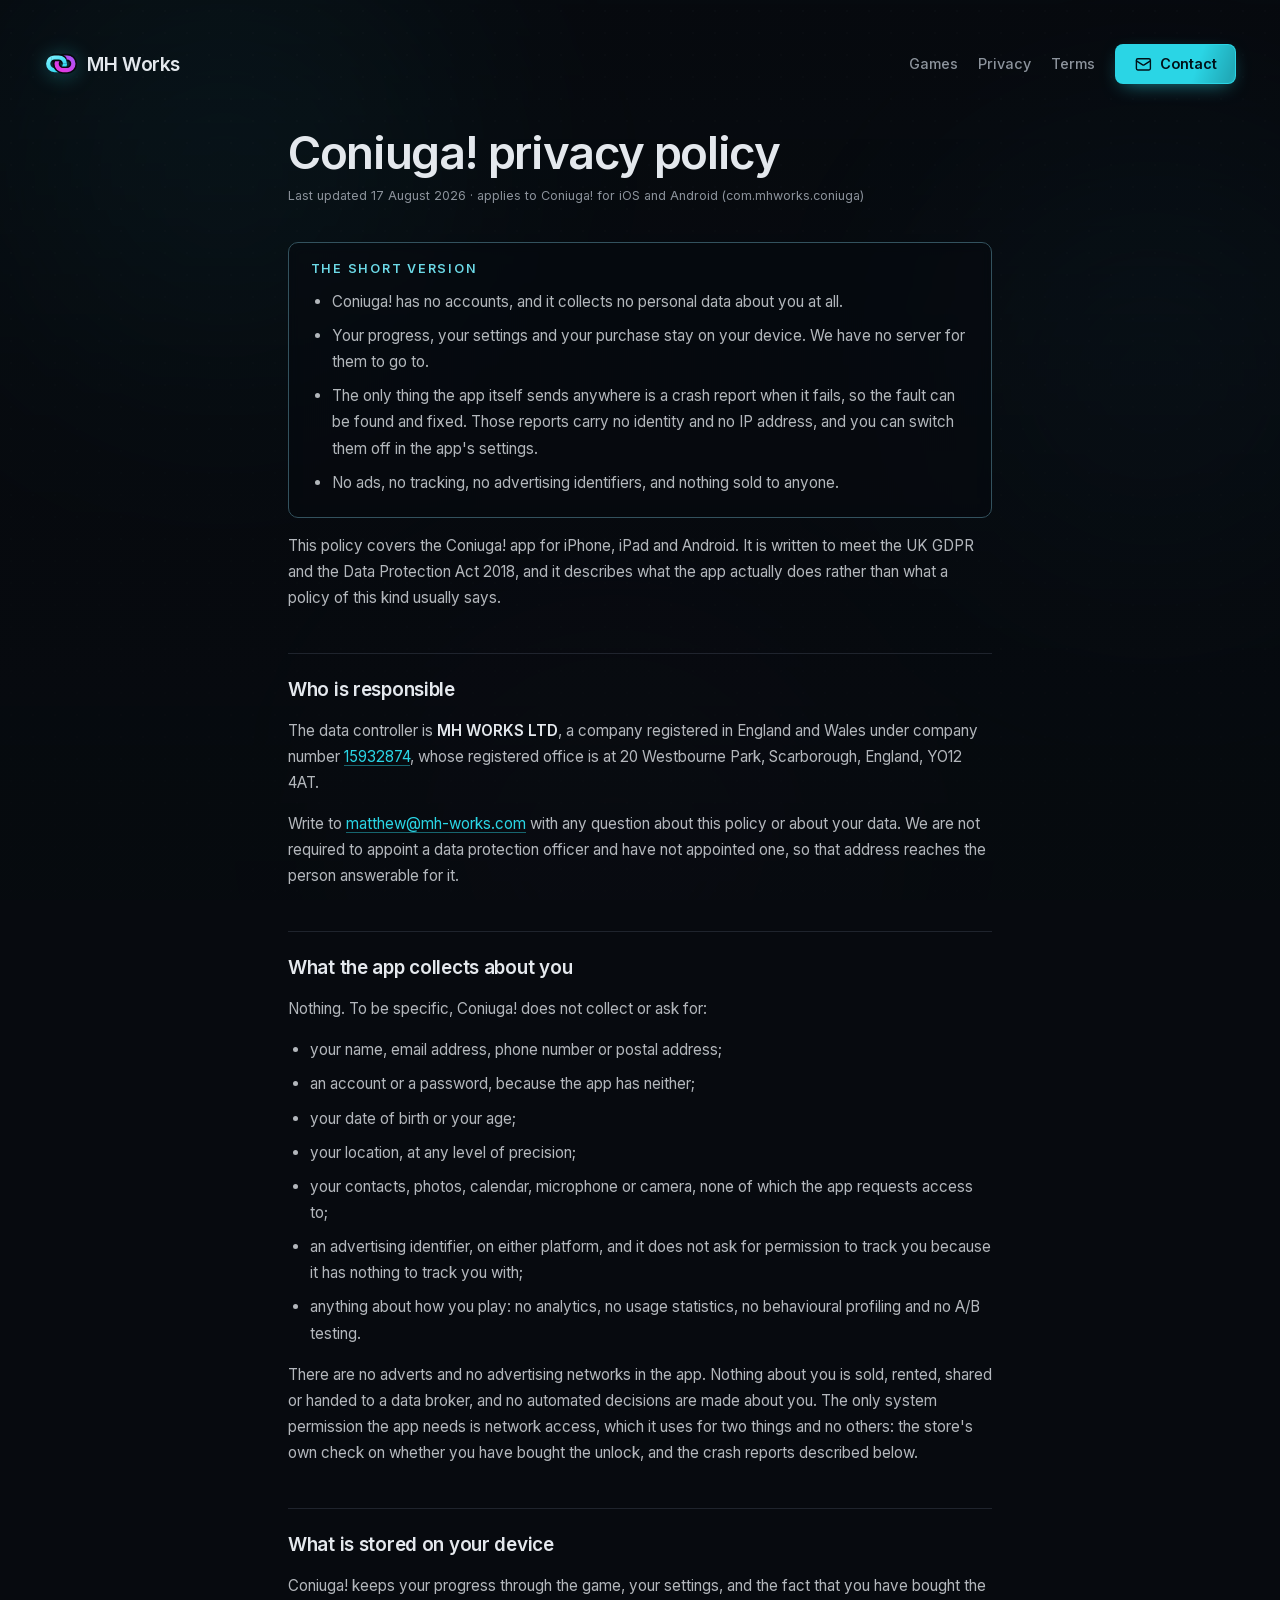
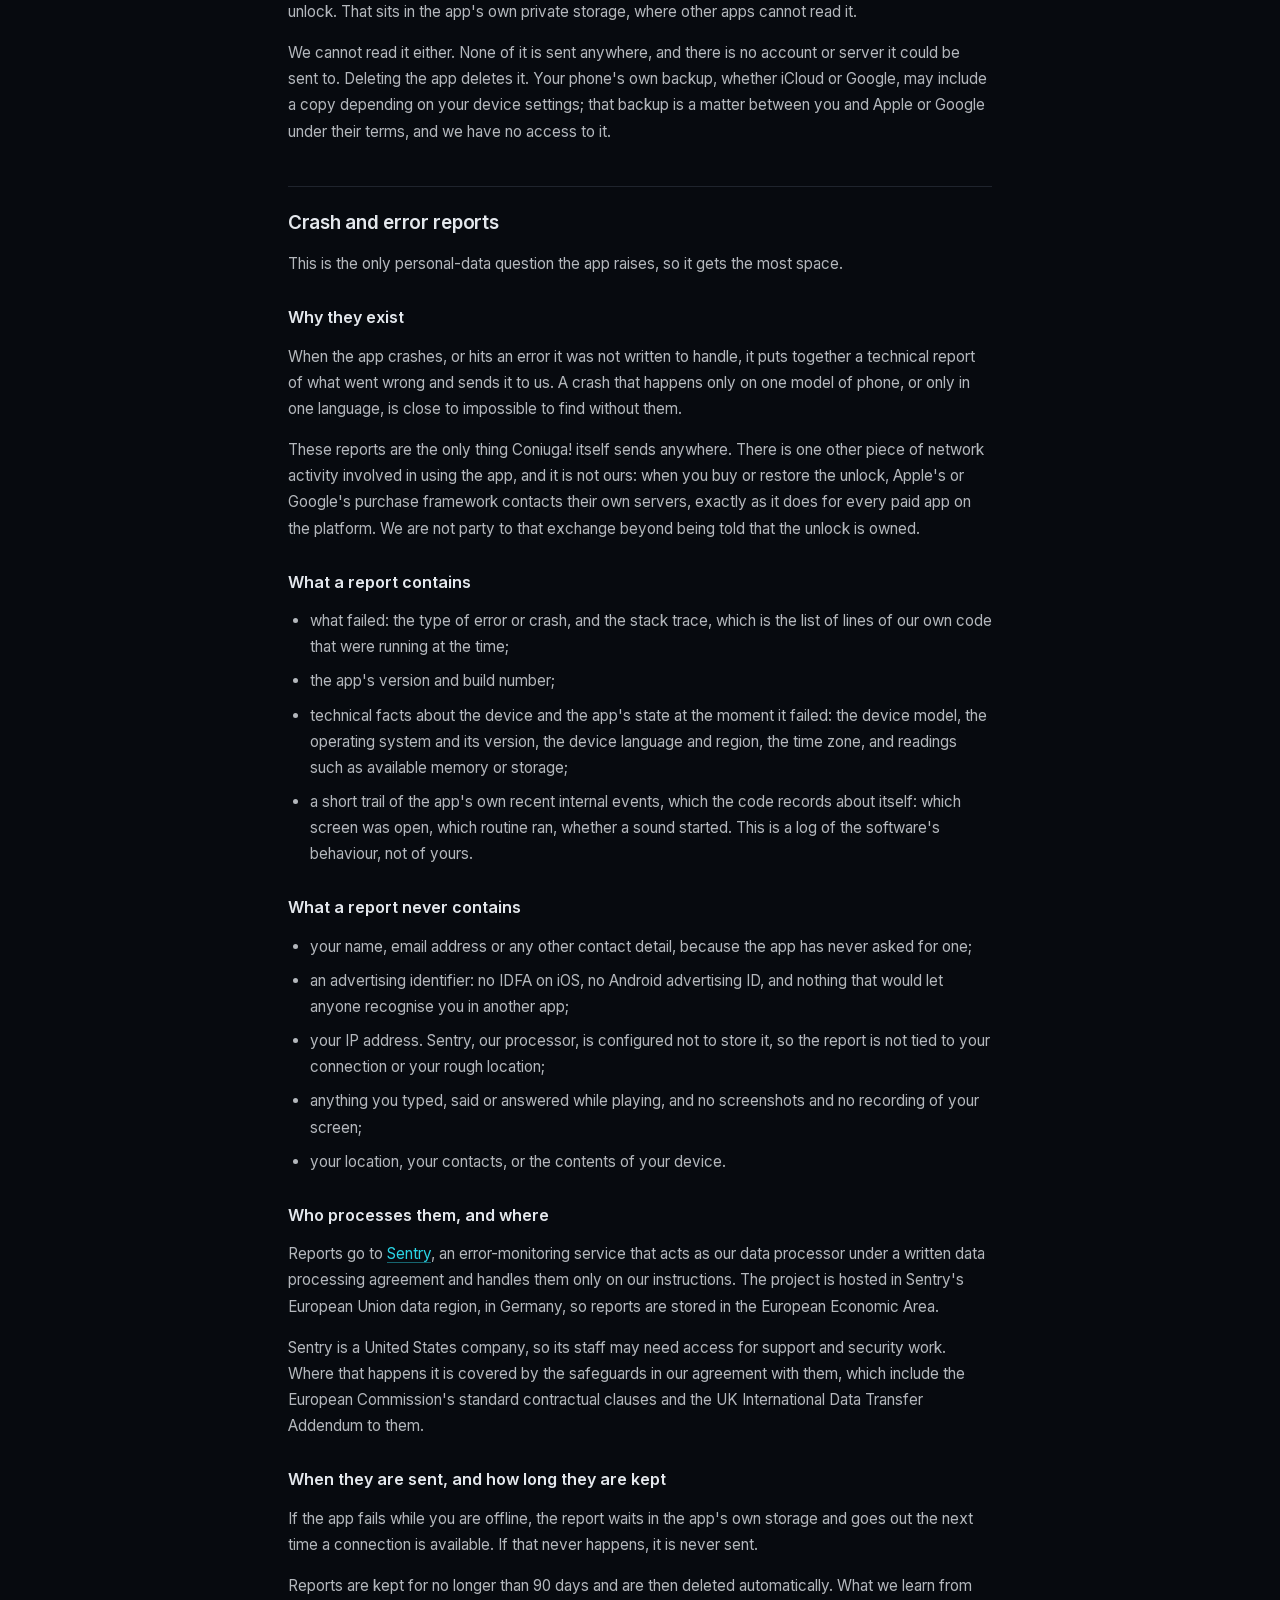
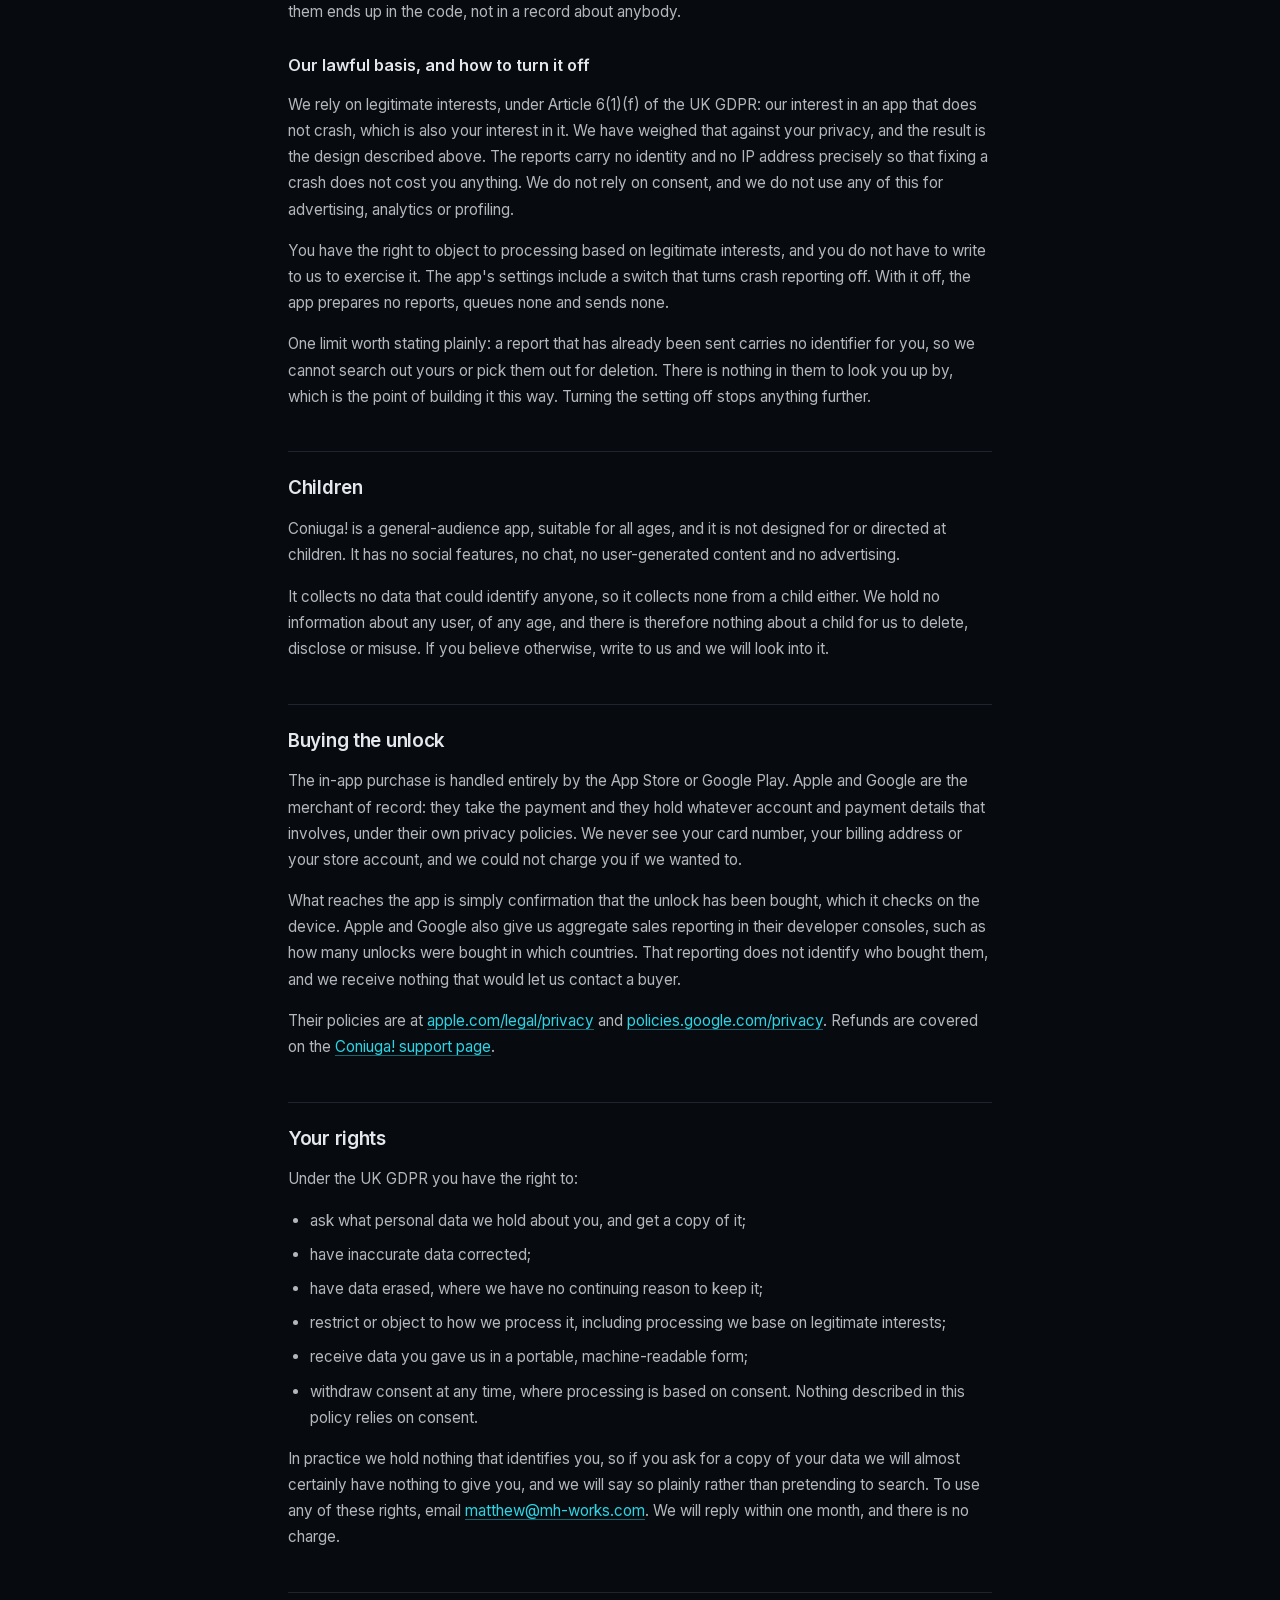
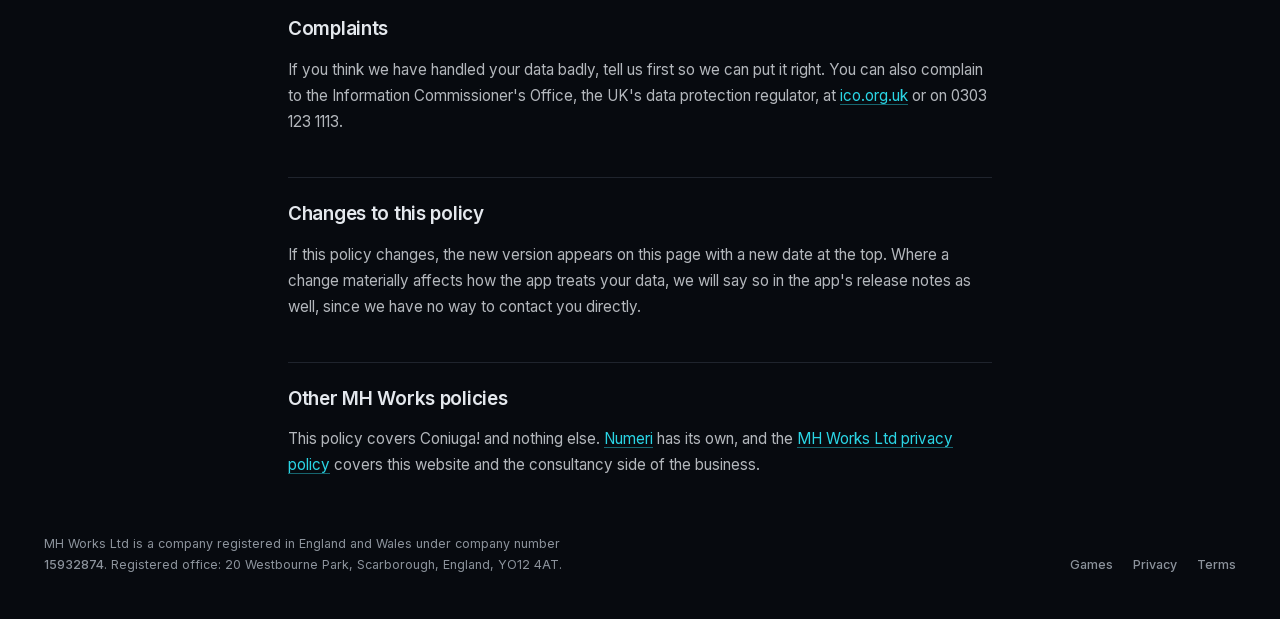
==== coniuga-privacy.html @ 376ca9a7 "Add store-required pages for Numeri and Coniuga! Both games need a privacy policy URL, a support URL" ====
<!DOCTYPE html>
<html lang="en-GB">
	<head>
		<meta charset="UTF-8" />
		<meta name="viewport" content="width=device-width, initial-scale=1" />
		<title>Coniuga! privacy policy | MH Works Ltd</title>
		<meta
			name="description"
			content="The privacy policy for Coniuga!, the Italian practice game from MH Works Ltd. No accounts, no personal data, no ads and no tracking; anonymous crash reports only."
		/>
		<meta name="author" content="MH Works Ltd" />
		<link rel="canonical" href="https://mh-works.com/coniuga-privacy.html" />

		<meta property="og:type" content="website" />
		<meta property="og:title" content="Coniuga! privacy policy — MH Works Ltd" />
		<meta
			property="og:description"
			content="What Coniuga! does and does not collect: no accounts, no personal data, no ads, no tracking, anonymous crash reports only."
		/>
		<meta property="og:url" content="https://mh-works.com/coniuga-privacy.html" />

		<link rel="icon" type="image/svg+xml" href="favicon.svg" />
		<link rel="icon" type="image/png" sizes="32x32" href="favicon-32x32.png" />
		<link rel="icon" type="image/png" sizes="16x16" href="favicon-16x16.png" />
		<link rel="shortcut icon" href="favicon.ico" />
		<link rel="apple-touch-icon" href="apple-touch-icon.png" />
		<link rel="manifest" href="site.webmanifest" />
		<meta name="theme-color" content="#0d1117" />

		<!-- Inter is self-hosted from /fonts, so this page contacts no third party. -->
		<link rel="preload" as="font" type="font/woff2" href="fonts/inter-latin.woff2" crossorigin />
		<link rel="stylesheet" type="text/css" href="css/main.css" />
		<link rel="stylesheet" type="text/css" href="css/doc.css" />
	</head>
	<body>
		<!-- Same backdrop as the splash page, without the WebGL particle field:
		     these pages have to scroll and stay readable for minutes at a time. -->
		<div class="bg-aurora" aria-hidden="true">
			<span class="blob blob--1"></span>
			<span class="blob blob--2"></span>
			<span class="blob blob--3"></span>
		</div>
		<div class="bg-grid" aria-hidden="true"></div>
		<div class="scrim scrim--doc" aria-hidden="true"></div>

		<div class="page page--doc">
			<header class="site-header">
				<a class="brand" href="/" aria-label="MH Works Ltd">
					<svg class="brand__mark" viewBox="0 0 64 64" aria-hidden="true">
						<defs>
							<linearGradient id="mhA" x1="0" y1="0" x2="1" y2="1">
								<stop offset="0" stop-color="#7df0ff" />
								<stop offset="1" stop-color="#22d3ee" />
							</linearGradient>
							<linearGradient id="mhB" x1="1" y1="0" x2="0" y2="1">
								<stop offset="0" stop-color="#a855f7" />
								<stop offset="1" stop-color="#e935e0" />
							</linearGradient>
							<clipPath id="mhOverHead">
								<rect x="15" y="0" width="28" height="32" />
							</clipPath>
						</defs>
						<!-- Two interlocking links, as on the splash page. The casing strokes are
						     the page ground, so each link passes in front of the other once. -->
						<g fill="none" stroke-width="8">
							<rect x="8" y="20" width="32" height="24" rx="12" stroke="url(#mhA)" />
							<rect
								x="24"
								y="20"
								width="32"
								height="24"
								rx="12"
								stroke="var(--background)"
								stroke-width="14"
							/>
							<rect x="24" y="20" width="32" height="24" rx="12" stroke="url(#mhB)" />
							<g clip-path="url(#mhOverHead)">
								<rect
									x="8"
									y="20"
									width="32"
									height="24"
									rx="12"
									stroke="var(--background)"
									stroke-width="14"
								/>
								<rect x="8" y="20" width="32" height="24" rx="12" stroke="url(#mhA)" />
							</g>
						</g>
					</svg>
					<span class="brand__name">MH Works</span>
				</a>
				<nav class="site-nav" aria-label="Site">
					<a class="nav-link" href="games.html" aria-current="page">Games</a>
					<a class="nav-link" href="privacy.html">Privacy</a>
					<a class="nav-link" href="terms.html">Terms</a>
					<a class="btn btn--primary" href="mailto:matthew@mh-works.com">
						<svg
							class="btn__icon"
							viewBox="0 0 24 24"
							fill="none"
							stroke="currentColor"
							stroke-width="2"
							stroke-linecap="round"
							stroke-linejoin="round"
							aria-hidden="true"
						>
							<rect x="2" y="4" width="20" height="16" rx="2" />
							<path d="m22 7-8.97 5.7a1.94 1.94 0 0 1-2.06 0L2 7" />
						</svg>
						Contact
					</a>
				</nav>
			</header>

			<main class="doc">
				<h1 class="doc__title">Coniuga! privacy policy</h1>
				<p class="doc__stamp">
					Last updated 17 August 2026 &middot; applies to Coniuga! for iOS and Android
					(com.mhworks.coniuga)
				</p>

				<div class="doc__summary">
					<h2>The short version</h2>
					<ul>
						<li>
							Coniuga! has no accounts, and it collects no personal data about you at all.
						</li>
						<li>
							Your progress, your settings and your purchase stay on your device. We have
							no server for them to go to.
						</li>
						<li>
							The only thing the app itself sends anywhere is a crash report when it fails,
							so the fault can be found and fixed. Those reports carry no identity and no
							IP address, and you can switch them off in the app's settings.
						</li>
						<li>No ads, no tracking, no advertising identifiers, and nothing sold to anyone.</li>
					</ul>
				</div>

				<p>
					This policy covers the Coniuga! app for iPhone, iPad and Android. It is written to
					meet the UK GDPR and the Data Protection Act 2018, and it describes what the app
					actually does rather than what a policy of this kind usually says.
				</p>

				<h2>Who is responsible</h2>
				<p>
					The data controller is <strong>MH WORKS LTD</strong>, a company registered in
					England and Wales under company number
					<a href="https://find-and-update.company-information.service.gov.uk/company/15932874" rel="noopener noreferrer" target="_blank"
						>15932874</a
					>, whose registered office is at 20 Westbourne Park, Scarborough, England,
					YO12 4AT.
				</p>
				<p>
					Write to <a href="mailto:matthew@mh-works.com">matthew@mh-works.com</a> with any
					question about this policy or about your data. We are not required to appoint a
					data protection officer and have not appointed one, so that address reaches the
					person answerable for it.
				</p>

				<h2>What the app collects about you</h2>
				<p>Nothing. To be specific, Coniuga! does not collect or ask for:</p>
				<ul>
					<li>your name, email address, phone number or postal address;</li>
					<li>an account or a password, because the app has neither;</li>
					<li>your date of birth or your age;</li>
					<li>your location, at any level of precision;</li>
					<li>
						your contacts, photos, calendar, microphone or camera, none of which the app
						requests access to;
					</li>
					<li>
						an advertising identifier, on either platform, and it does not ask for
						permission to track you because it has nothing to track you with;
					</li>
					<li>
						anything about how you play: no analytics, no usage statistics, no behavioural
						profiling and no A/B testing.
					</li>
				</ul>
				<p>
					There are no adverts and no advertising networks in the app. Nothing about you is
					sold, rented, shared or handed to a data broker, and no automated decisions are
					made about you. The only system permission the app needs is network access, which
					it uses for two things and no others: the store's own check on whether you have
					bought the unlock, and the crash reports described below.
				</p>

				<h2>What is stored on your device</h2>
				<p>
					Coniuga! keeps your progress through the game, your settings, and the fact that you
					have bought the unlock. That sits in the app's own private storage, where other
					apps cannot read it.
				</p>
				<p>
					We cannot read it either. None of it is sent anywhere, and there is no account or
					server it could be sent to. Deleting the app deletes it. Your phone's own backup,
					whether iCloud or Google, may include a copy depending on your device settings;
					that backup is a matter between you and Apple or Google under their terms, and we
					have no access to it.
				</p>

				<h2>Crash and error reports</h2>
				<p>
					This is the only personal-data question the app raises, so it gets the most space.
				</p>

				<h3>Why they exist</h3>
				<p>
					When the app crashes, or hits an error it was not written to handle, it puts
					together a technical report of what went wrong and sends it to us. A crash that
					happens only on one model of phone, or only in one language, is close to
					impossible to find without them.
				</p>
				<p>
					These reports are the only thing Coniuga! itself sends anywhere. There is one other
					piece of network activity involved in using the app, and it is not ours: when you
					buy or restore the unlock, Apple's or Google's purchase framework contacts their
					own servers, exactly as it does for every paid app on the platform. We are not
					party to that exchange beyond being told that the unlock is owned.
				</p>

				<h3>What a report contains</h3>
				<ul>
					<li>
						what failed: the type of error or crash, and the stack trace, which is the list
						of lines of our own code that were running at the time;
					</li>
					<li>the app's version and build number;</li>
					<li>
						technical facts about the device and the app's state at the moment it failed:
						the device model, the operating system and its version, the device language
						and region, the time zone, and readings such as available memory or storage;
					</li>
					<li>
						a short trail of the app's own recent internal events, which the code records
						about itself: which screen was open, which routine ran, whether a sound
						started. This is a log of the software's behaviour, not of yours.
					</li>
				</ul>

				<h3>What a report never contains</h3>
				<ul>
					<li>
						your name, email address or any other contact detail, because the app has
						never asked for one;
					</li>
					<li>
						an advertising identifier: no IDFA on iOS, no Android advertising ID, and
						nothing that would let anyone recognise you in another app;
					</li>
					<li>
						your IP address. Sentry, our processor, is configured not to store it, so the
						report is not tied to your connection or your rough location;
					</li>
					<li>
						anything you typed, said or answered while playing, and no screenshots and no
						recording of your screen;
					</li>
					<li>your location, your contacts, or the contents of your device.</li>
				</ul>

				<h3>Who processes them, and where</h3>
				<p>
					Reports go to
					<a href="https://sentry.io" rel="noopener noreferrer" target="_blank">Sentry</a>, an
					error-monitoring service that acts as our data processor under a written data
					processing agreement and handles them only on our instructions. The project is
					hosted in Sentry's European Union data region, in Germany, so reports are stored
					in the European Economic Area.
				</p>
				<p>
					Sentry is a United States company, so its staff may need access for support and
					security work. Where that happens it is covered by the safeguards in our agreement
					with them, which include the European Commission's standard contractual clauses
					and the UK International Data Transfer Addendum to them.
				</p>

				<h3>When they are sent, and how long they are kept</h3>
				<p>
					If the app fails while you are offline, the report waits in the app's own storage
					and goes out the next time a connection is available. If that never happens, it is
					never sent.
				</p>
				<p>
					Reports are kept for no longer than 90 days and are then deleted automatically.
					What we learn from them ends up in the code, not in a record about anybody.
				</p>

				<h3>Our lawful basis, and how to turn it off</h3>
				<p>
					We rely on legitimate interests, under Article 6(1)(f) of the UK GDPR: our
					interest in an app that does not crash, which is also your interest in it. We have
					weighed that against your privacy, and the result is the design described above.
					The reports carry no identity and no IP address precisely so that fixing a crash
					does not cost you anything. We do not rely on consent, and we do not use any of
					this for advertising, analytics or profiling.
				</p>
				<p>
					You have the right to object to processing based on legitimate interests, and you
					do not have to write to us to exercise it. The app's settings include a switch
					that turns crash reporting off. With it off, the app prepares no reports, queues
					none and sends none.
				</p>
				<p>
					One limit worth stating plainly: a report that has already been sent carries no
					identifier for you, so we cannot search out yours or pick them out for deletion.
					There is nothing in them to look you up by, which is the point of building it this
					way. Turning the setting off stops anything further.
				</p>

				<h2>Children</h2>
				<p>
					Coniuga! is a general-audience app, suitable for all ages, and it is not designed
					for or directed at children. It has no social features, no chat, no
					user-generated content and no advertising.
				</p>
				<p>
					It collects no data that could identify anyone, so it collects none from a child
					either. We hold no information about any user, of any age, and there is therefore
					nothing about a child for us to delete, disclose or misuse. If you believe
					otherwise, write to us and we will look into it.
				</p>

				<h2>Buying the unlock</h2>
				<p>
					The in-app purchase is handled entirely by the App Store or Google Play. Apple and
					Google are the merchant of record: they take the payment and they hold whatever
					account and payment details that involves, under their own privacy policies. We
					never see your card number, your billing address or your store account, and we
					could not charge you if we wanted to.
				</p>
				<p>
					What reaches the app is simply confirmation that the unlock has been bought, which
					it checks on the device. Apple and Google also give us aggregate sales reporting
					in their developer consoles, such as how many unlocks were bought in which
					countries. That reporting does not identify who bought them, and we receive
					nothing that would let us contact a buyer.
				</p>
				<p>
					Their policies are at
					<a href="https://www.apple.com/legal/privacy/" rel="noopener noreferrer" target="_blank"
						>apple.com/legal/privacy</a
					>
					and
					<a href="https://policies.google.com/privacy" rel="noopener noreferrer" target="_blank"
						>policies.google.com/privacy</a
					>. Refunds are covered on the
					<a href="coniuga-support.html">Coniuga! support page</a>.
				</p>

				<h2>Your rights</h2>
				<p>Under the UK GDPR you have the right to:</p>
				<ul>
					<li>ask what personal data we hold about you, and get a copy of it;</li>
					<li>have inaccurate data corrected;</li>
					<li>have data erased, where we have no continuing reason to keep it;</li>
					<li>
						restrict or object to how we process it, including processing we base on
						legitimate interests;
					</li>
					<li>receive data you gave us in a portable, machine-readable form;</li>
					<li>
						withdraw consent at any time, where processing is based on consent. Nothing
						described in this policy relies on consent.
					</li>
				</ul>
				<p>
					In practice we hold nothing that identifies you, so if you ask for a copy of your
					data we will almost certainly have nothing to give you, and we will say so plainly
					rather than pretending to search. To use any of these rights, email
					<a href="mailto:matthew@mh-works.com">matthew@mh-works.com</a>. We will reply
					within one month, and there is no charge.
				</p>

				<h2>Complaints</h2>
				<p>
					If you think we have handled your data badly, tell us first so we can put it
					right. You can also complain to the Information Commissioner's Office, the UK's
					data protection regulator, at
					<a href="https://ico.org.uk/make-a-complaint/" rel="noopener noreferrer" target="_blank"
						>ico.org.uk</a
					>
					or on 0303 123 1113.
				</p>

				<h2>Changes to this policy</h2>
				<p>
					If this policy changes, the new version appears on this page with a new date at
					the top. Where a change materially affects how the app treats your data, we will
					say so in the app's release notes as well, since we have no way to contact you
					directly.
				</p>

				<h2>Other MH Works policies</h2>
				<p>
					This policy covers Coniuga! and nothing else.
					<a href="numeri-privacy.html">Numeri</a> has its own, and the
					<a href="privacy.html">MH Works Ltd privacy policy</a> covers this website and the
					consultancy side of the business.
				</p>
			</main>

			<footer class="site-footer">
				<p>
					MH Works Ltd is a company registered in England and Wales under company number
					<a
						href="https://find-and-update.company-information.service.gov.uk/company/15932874"
						rel="noopener noreferrer"
						target="_blank"
						>15932874</a
					>. Registered office: 20 Westbourne Park, Scarborough, England,
					YO12 4AT.
				</p>
				<p class="site-footer__links">
					<a href="games.html">Games</a>
					<a href="privacy.html">Privacy</a>
					<a href="terms.html">Terms</a>
				</p>
			</footer>
		</div>
	</body>
</html>
---- css/main.css ----
/* ==========================================================================
   MH Works Ltd — splash page design system
   Typographic and colour language adapted from voxelflow.io: Inter, an oklch
   dark surface, the cyan → violet → magenta brand gradient, and the layered
   backdrop (aurora → dot grid → particle field → scrim → content).

   Inter is self-hosted from /fonts. privacy.html states that GitHub Pages is
   the only third party a visitor's browser talks to, so the page must not
   pull webfonts from Google.
   ========================================================================== */

@font-face {
	font-family: 'Inter';
	font-style: normal;
	font-weight: 400 700;
	font-display: swap;
	src: url('../fonts/inter-latin.woff2') format('woff2');
	unicode-range: U+0000-00FF, U+0131, U+0152-0153, U+02BB-02BC, U+02C6, U+02DA, U+02DC,
		U+0304, U+0308, U+0329, U+2000-206F, U+20AC, U+2122, U+2191, U+2193, U+2212, U+2215,
		U+FEFF, U+FFFD;
}
@font-face {
	font-family: 'Inter';
	font-style: normal;
	font-weight: 400 700;
	font-display: swap;
	src: url('../fonts/inter-latin-ext.woff2') format('woff2');
	unicode-range: U+0100-02BA, U+02BD-02C5, U+02C7-02CC, U+02CE-02D7, U+02DD-02FF,
		U+0304, U+0308, U+0329, U+1D00-1DBF, U+1E00-1E9F, U+1EF2-1EFF, U+2020, U+20A0-20AB,
		U+20AD-20C0, U+2113, U+2C60-2C7F, U+A720-A7FF;
}

/* --- minimal normalise ---------------------------------------------------- */
*,
*::after,
*::before {
	box-sizing: border-box;
}
main,
header,
footer,
nav,
section {
	display: block;
}

:root {
	font-size: 16px;

	--radius: 0.625rem;
	--radius-md: calc(var(--radius) - 2px);
	--radius-lg: var(--radius);
	--radius-full: 999px;

	--background: oklch(0.145 0.012 252);
	--foreground: oklch(0.93 0.008 255);
	--muted-foreground: oklch(0.66 0.015 257);
	--primary: oklch(0.8 0.13 205);
	--primary-foreground: oklch(0.16 0.04 215);
	--border: oklch(0.3 0.02 264);
	--info: oklch(0.72 0.13 230);
	--accent-magenta: oklch(0.7 0.2 330);
	--ring: oklch(0.8 0.13 205);
}

body {
	margin: 0;
	min-height: 100vh;
	overflow-x: hidden;
	color: var(--foreground);
	background-color: var(--background);
	font-family: 'Inter', ui-sans-serif, system-ui, -apple-system, 'Segoe UI', Roboto, Arial,
		sans-serif;
	font-feature-settings: 'cv02', 'cv03', 'cv04', 'cv11';
	-webkit-font-smoothing: antialiased;
	-moz-osx-font-smoothing: grayscale;
	line-height: 1.5;
}

a {
	color: var(--primary);
	text-decoration: none;
	outline: none;
}
a:hover,
a:focus-visible {
	color: color-mix(in oklab, var(--primary) 80%, white);
}
/* The rule above clears the browser's own focus ring, and only .btn drew a
   replacement — which left keyboard users with no visible focus on plain
   links. .btn:focus-visible is more specific, so buttons keep their own. */
a:focus-visible {
	outline: 2px solid var(--ring);
	outline-offset: 3px;
	border-radius: 2px;
}

/* ==========================================================================
   Background stack
   z-order (back → front): aurora (0) · dot grid (1) · particle field (2) ·
   scrim (3) · page content (4)
   ========================================================================== */

/* The WebGL renderer mounts its <canvas> here. It clears to transparent, so
   the aurora and grid below show through the gaps between particles. If WebGL2
   is unavailable the container simply stays empty and the aurora carries the
   page on its own. */
.field {
	position: fixed;
	inset: 0;
	z-index: 2;
}
.field canvas {
	display: block;
	width: 100%;
	height: 100%;
}

.bg-aurora {
	position: fixed;
	inset: 0;
	z-index: 0;
	overflow: hidden;
	background: var(--background);
}
.bg-aurora .blob {
	position: absolute;
	border-radius: 50%;
	filter: blur(90px);
	opacity: 0.9;
	will-change: transform;
}
.blob--1 {
	top: -20%;
	left: -10%;
	width: 55vw;
	height: 55vw;
	background: radial-gradient(
		circle at center,
		color-mix(in oklab, var(--primary) 22%, transparent),
		transparent 70%
	);
	animation: blob-1 26s ease-in-out infinite alternate;
}
.blob--2 {
	top: 6%;
	right: -15%;
	width: 50vw;
	height: 50vw;
	background: radial-gradient(
		circle at center,
		color-mix(in oklab, var(--info) 22%, transparent),
		transparent 70%
	);
	animation: blob-2 32s ease-in-out infinite alternate;
}
.blob--3 {
	bottom: -25%;
	left: 18%;
	width: 60vw;
	height: 45vw;
	background: radial-gradient(
		circle at center,
		color-mix(in oklab, var(--accent-magenta) 14%, transparent),
		transparent 70%
	);
	animation: blob-3 38s ease-in-out infinite alternate;
}
@keyframes blob-1 {
	from {
		transform: translate(0, 0) scale(1);
	}
	to {
		transform: translate(80px, 70px) scale(1.12);
	}
}
@keyframes blob-2 {
	from {
		transform: translate(0, 0) scale(1);
	}
	to {
		transform: translate(-90px, 50px) scale(0.92);
	}
}
@keyframes blob-3 {
	from {
		transform: translate(0, 0) scale(1);
	}
	to {
		transform: translate(60px, -50px) scale(1.1);
	}
}

.bg-grid {
	position: fixed;
	inset: 0;
	z-index: 1;
	pointer-events: none;
	background-image: radial-gradient(
		color-mix(in oklab, var(--foreground) 8%, transparent) 1px,
		transparent 1px
	);
	background-size: 22px 22px;
	opacity: 0.5;
	-webkit-mask-image: radial-gradient(ellipse 120% 100% at 50% 40%, #000 55%, transparent 100%);
	mask-image: radial-gradient(ellipse 120% 100% at 50% 40%, #000 55%, transparent 100%);
}

/* Darkens the left of the viewport so the hero copy reads over the particle
   field; fades out to the right where the field should stay crisp. */
.scrim {
	position: fixed;
	inset: 0;
	z-index: 3;
	pointer-events: none;
	background: linear-gradient(
		100deg,
		color-mix(in oklab, var(--background) 92%, transparent) 0%,
		color-mix(in oklab, var(--background) 80%, transparent) 38%,
		color-mix(in oklab, var(--background) 34%, transparent) 62%,
		transparent 84%
	);
}

/* ==========================================================================
   Page shell
   ========================================================================== */

/* The overlay never eats pointer events meant for the particle field
   underneath; only genuinely interactive children opt back in. */
.page {
	position: relative;
	z-index: 4;
	min-height: 100vh;
	min-height: 100svh;
	display: grid;
	grid-template-rows: auto 1fr auto;
	padding: clamp(1.25rem, 3.5vw, 2.75rem);
	pointer-events: none;
}
.site-header,
.hero,
.site-footer {
	pointer-events: auto;
}

/* --- header --------------------------------------------------------------- */
.site-header {
	display: flex;
	align-items: center;
	justify-content: space-between;
	gap: 1rem;
}
.brand {
	display: inline-flex;
	align-items: center;
	gap: 0.6rem;
	color: var(--foreground);
}
.brand:hover {
	color: var(--foreground);
}
.brand__mark {
	width: 2.1rem;
	height: 2.1rem;
	display: block;
	filter: drop-shadow(0 2px 10px color-mix(in oklab, var(--primary) 35%, transparent));
}
.brand__name {
	font-size: 1.2rem;
	font-weight: 600;
	letter-spacing: -0.02em;
}

.site-nav {
	display: flex;
	align-items: center;
	gap: 1.25rem;
}
.nav-link {
	color: var(--muted-foreground);
	font-size: 0.9rem;
	font-weight: 500;
}
.nav-link:hover {
	color: var(--foreground);
}

/* --- hero ----------------------------------------------------------------- */
.hero {
	align-self: center;
	max-width: 44rem;
	padding: clamp(1.5rem, 5vh, 4rem) 0;
	/* Soft dark halo keeps copy readable where it crosses bright particles. */
	text-shadow: 0 1px 22px color-mix(in oklab, var(--background) 78%, transparent);
}
.eyebrow {
	margin: 0 0 1.1rem;
	font-size: 0.78rem;
	font-weight: 600;
	letter-spacing: 0.14em;
	text-transform: uppercase;
	color: color-mix(in oklab, var(--primary) 78%, var(--foreground));
}
.hero__title {
	margin: 0 0 1.4rem;
	font-size: clamp(2.5rem, 6vw, 4.25rem);
	font-weight: 600;
	line-height: 1.03;
	letter-spacing: -0.03em;
	text-wrap: balance;
}
.text-gradient-brand {
	background-image: linear-gradient(
		100deg,
		oklch(0.8 0.14 200),
		oklch(0.62 0.22 295) 55%,
		oklch(0.68 0.22 330)
	);
	-webkit-background-clip: text;
	background-clip: text;
	color: transparent;
}
.hero__lead {
	margin: 0 0 1.1rem;
	max-width: 38rem;
	font-size: clamp(1.02rem, 1.5vw, 1.2rem);
	color: color-mix(in oklab, var(--foreground) 82%, transparent);
}

/* --- fact pills ----------------------------------------------------------- */
.pills {
	display: flex;
	flex-wrap: wrap;
	gap: 0.55rem;
	margin: 1.9rem 0 2.4rem;
	padding: 0;
	list-style: none;
}
.pill {
	padding: 0.4rem 0.85rem;
	font-size: 0.82rem;
	font-weight: 500;
	color: color-mix(in oklab, var(--foreground) 88%, transparent);
	background: color-mix(in oklab, var(--background) 45%, transparent);
	border: 1px solid color-mix(in oklab, var(--primary) 30%, var(--border));
	border-radius: var(--radius-full);
	backdrop-filter: blur(6px);
	-webkit-backdrop-filter: blur(6px);
}

/* --- buttons -------------------------------------------------------------- */
.hero__actions {
	display: flex;
	flex-wrap: wrap;
	gap: 0.85rem;
}
.btn {
	position: relative;
	display: inline-flex;
	align-items: center;
	justify-content: center;
	gap: 0.5rem;
	height: 2.5rem;
	padding: 0 1.15rem;
	border: 1px solid transparent;
	border-radius: var(--radius-md);
	font: inherit;
	font-size: 0.9rem;
	font-weight: 600;
	white-space: nowrap;
	cursor: pointer;
	overflow: hidden;
	transition: transform 0.12s ease, background-color 0.15s ease, box-shadow 0.15s ease,
		border-color 0.15s ease, color 0.15s ease;
}
.btn:active {
	transform: scale(0.985);
}
.btn:focus-visible {
	outline: none;
	box-shadow: 0 0 0 3px color-mix(in oklab, var(--ring) 50%, transparent);
}
.btn__icon {
	width: 1.05rem;
	height: 1.05rem;
	flex-shrink: 0;
}

.btn--primary {
	background: var(--primary);
	color: var(--primary-foreground);
	box-shadow: 0 6px 20px -8px color-mix(in oklab, var(--primary) 70%, transparent);
}
.btn--primary:hover {
	color: var(--primary-foreground);
	background: color-mix(in oklab, var(--primary) 92%, white);
	box-shadow: 0 10px 28px -8px color-mix(in oklab, var(--primary) 75%, transparent);
}
/* Slow light sweep across the primary button. */
.btn--primary::after {
	content: '';
	position: absolute;
	inset: 0;
	background-image: linear-gradient(
		110deg,
		transparent 35%,
		color-mix(in oklab, var(--primary-foreground) 22%, transparent) 50%,
		transparent 65%
	);
	background-size: 200% 100%;
	animation: mh-shimmer 2.6s linear infinite;
	pointer-events: none;
}

.btn--ghost {
	background: color-mix(in oklab, var(--background) 40%, transparent);
	color: var(--foreground);
	border-color: color-mix(in oklab, var(--foreground) 22%, transparent);
	backdrop-filter: blur(6px);
	-webkit-backdrop-filter: blur(6px);
}
.btn--ghost:hover {
	color: var(--foreground);
	border-color: color-mix(in oklab, var(--foreground) 42%, transparent);
	background: color-mix(in oklab, var(--foreground) 8%, transparent);
}

.btn--lg {
	height: 3rem;
	padding: 0 1.5rem;
	font-size: 0.98rem;
	border-radius: var(--radius-lg);
}

@keyframes mh-shimmer {
	from {
		background-position: 200% 0;
	}
	to {
		background-position: -200% 0;
	}
}

/* --- footer / statutory disclosures ---------------------------------------- */
/* Required by the Companies (Trading Disclosures) Regulations 2008, and the
   details Apple and Google check during organisation verification. */
.site-footer {
	display: flex;
	flex-wrap: wrap;
	align-items: flex-end;
	justify-content: space-between;
	gap: 0.75rem 2rem;
	font-size: 0.78rem;
	line-height: 1.7;
	color: var(--muted-foreground);
}
.site-footer p {
	margin: 0;
	max-width: 34rem;
}
.site-footer a {
	color: var(--muted-foreground);
	font-weight: 500;
}
.site-footer a:hover {
	color: var(--foreground);
}
.site-footer__links {
	display: flex;
	gap: 1.25rem;
	margin-left: auto;
	text-align: right;
}

/* --- entrance animation --------------------------------------------------- */
.eyebrow,
.hero__title,
.hero__lead,
.pills,
.hero__actions {
	animation: mh-rise 0.7s cubic-bezier(0.22, 1, 0.36, 1) both;
}
.hero__title {
	animation-delay: 0.06s;
}
.hero__lead {
	animation-delay: 0.12s;
}
.pills {
	animation-delay: 0.2s;
}
.hero__actions {
	animation-delay: 0.26s;
}
@keyframes mh-rise {
	from {
		opacity: 0;
		transform: translateY(14px);
	}
	to {
		opacity: 1;
		transform: translateY(0);
	}
}

/* --- responsive ----------------------------------------------------------- */
@media screen and (max-width: 48em) {
	.nav-link {
		display: none;
	}
	.hero {
		padding-top: 2rem;
	}
	.site-footer__links {
		margin-left: 0;
		text-align: left;
	}
	/* On narrow screens the field sits behind the copy, so wash the whole
	   viewport top-down instead of left-right — lightly, or the field
	   disappears entirely at phone widths. */
	.scrim {
		background: linear-gradient(
			180deg,
			color-mix(in oklab, var(--background) 72%, transparent) 0%,
			color-mix(in oklab, var(--background) 60%, transparent) 48%,
			color-mix(in oklab, var(--background) 86%, transparent) 100%
		);
	}
}

@media (prefers-reduced-motion: reduce) {
	.bg-aurora .blob {
		animation: none;
	}
	.btn--primary::after {
		display: none;
	}
	.eyebrow,
	.hero__title,
	.hero__lead,
	.pills,
	.hero__actions {
		animation: none;
	}
}
---- css/doc.css ----
/* ==========================================================================
   MH Works Ltd — document pages (app pages, support pages, app policies)
   Layered on css/main.css, so these pages inherit the splash page's type
   system, oklch palette, tokens, buttons and page furniture unchanged. This
   file only adds what a page of running text needs and the splash page never
   did: a scrolling measure, long-form text styles, and a few small blocks.

   These pages deliberately do NOT mount the WebGL particle field. They have
   to scroll and stay readable for minutes at a time, so they keep only the
   cheap CSS backdrop main.css already defines — aurora, dot grid, scrim.
   ========================================================================== */

/* --- page shell ----------------------------------------------------------- */
/* main.css makes .page transparent to pointer events so the particle field
   underneath stays draggable. There is no field on these pages, so take the
   events back rather than opting every child in one by one. */
.page--doc {
	pointer-events: auto;
	align-items: start;
}

/* The splash scrim is a left-to-right wash sized for the hero. A page of body
   copy needs an even one, so no line of text ever crosses a bright blob. It is
   pitched to leave the aurora legible as a tint — enough that this reads as the
   same site as the splash page — while keeping body text comfortably past
   WCAG AA on the lightest ground the blobs produce. */
.scrim--doc {
	background: linear-gradient(
		180deg,
		color-mix(in oklab, var(--background) 60%, transparent) 0%,
		color-mix(in oklab, var(--background) 80%, transparent) 45%,
		color-mix(in oklab, var(--background) 90%, transparent) 100%
	);
}

/* --- the document column -------------------------------------------------- */
.doc {
	width: 100%;
	max-width: 44rem;
	margin: 0 auto;
	padding: clamp(1.75rem, 5vh, 3.25rem) 0 clamp(2.5rem, 6vh, 4rem);
}

.doc__title {
	margin: 0 0 0.55rem;
	font-size: clamp(1.95rem, 4.4vw, 2.85rem);
	font-weight: 600;
	line-height: 1.06;
	letter-spacing: -0.03em;
	text-wrap: balance;
}

/* Date stamp under a policy title, and the "applies to" line under an app
   title. Same role: quiet metadata about the page itself.

   Both of these are <p> elements, so they are qualified with .doc to outweigh
   the `.doc p` prose rule further down, which would otherwise win on
   specificity and repaint them in the body colour. */
.doc .doc__stamp {
	margin: 0 0 2.25rem;
	font-size: 0.78rem;
	line-height: 1.6;
	color: var(--muted-foreground);
}

.doc .doc__lead {
	margin: 0 0 1.6rem;
	font-size: clamp(1rem, 1.4vw, 1.14rem);
	line-height: 1.65;
	color: color-mix(in oklab, var(--foreground) 88%, transparent);
}

.doc h2 {
	margin: 2.6rem 0 0;
	padding-top: 1.5rem;
	border-top: 1px solid color-mix(in oklab, var(--border) 75%, transparent);
	font-size: 1.18rem;
	font-weight: 600;
	letter-spacing: -0.015em;
	line-height: 1.3;
}
.doc h3 {
	margin: 1.8rem 0 0;
	font-size: 1rem;
	font-weight: 600;
	line-height: 1.4;
}

.doc p,
.doc li {
	font-size: 0.95rem;
	line-height: 1.72;
	color: color-mix(in oklab, var(--foreground) 78%, transparent);
}
.doc p {
	margin: 0.95rem 0 0;
}
.doc ul,
.doc ol {
	margin: 0.95rem 0 0;
	padding-left: 1.35rem;
}
.doc li {
	margin: 0;
}
.doc li + li {
	margin-top: 0.5rem;
}
.doc strong {
	color: var(--foreground);
	font-weight: 600;
}

/* Application identifiers are the only monospace these pages need. */
.doc code {
	font-family: ui-monospace, SFMono-Regular, 'SF Mono', Menlo, Consolas, monospace;
	font-size: 0.86em;
	padding: 0.1em 0.35em;
	background: color-mix(in oklab, var(--foreground) 8%, transparent);
	border: 1px solid color-mix(in oklab, var(--border) 60%, transparent);
	border-radius: 4px;
	overflow-wrap: break-word;
}

/* Colour alone should not be what marks a link inside a paragraph. Nav links
   and buttons keep main.css's clean, undecorated treatment. */
.doc p a,
.doc li a,
.doc dd a,
.doc__lead a {
	text-decoration: underline;
	text-decoration-thickness: 1px;
	text-underline-offset: 0.18em;
	text-decoration-color: color-mix(in oklab, var(--primary) 45%, transparent);
}
.doc p a:hover,
.doc li a:hover,
.doc dd a:hover,
.doc__lead a:hover,
.doc p a:focus-visible,
.doc li a:focus-visible,
.doc dd a:focus-visible,
.doc__lead a:focus-visible {
	text-decoration-color: currentColor;
}

/* A button or a card heading that happens to sit inside a list item is not a
   prose link, so it keeps main.css's undecorated treatment. */
.doc .btn,
.doc .doc__card h2 a {
	text-decoration: none;
}

/* --- summary panel -------------------------------------------------------- */
/* Used once at the top of a policy, for the version a reader deserves before
   the detail. Same translucent surface as .pill and .btn--ghost. */
.doc__summary {
	margin: 0 0 0.5rem;
	padding: 1.15rem 1.35rem 1.3rem;
	background: color-mix(in oklab, var(--background) 55%, transparent);
	border: 1px solid color-mix(in oklab, var(--primary) 24%, var(--border));
	border-radius: var(--radius-lg);
	backdrop-filter: blur(6px);
	-webkit-backdrop-filter: blur(6px);
}
.doc__summary h2 {
	margin: 0;
	padding-top: 0;
	border-top: 0;
	font-size: 0.78rem;
	font-weight: 600;
	letter-spacing: 0.14em;
	text-transform: uppercase;
	color: color-mix(in oklab, var(--primary) 78%, var(--foreground));
}
.doc__summary ul {
	margin-top: 0.7rem;
}

/* --- key/value facts ------------------------------------------------------ */
.doc__facts {
	margin: 1.2rem 0 0;
	display: grid;
	grid-template-columns: minmax(7.5rem, 12rem) 1fr;
	gap: 0.05rem 1.25rem;
	font-size: 0.9rem;
	line-height: 1.7;
}
.doc__facts dt {
	padding: 0.45rem 0;
	color: var(--muted-foreground);
}
.doc__facts dd {
	margin: 0;
	padding: 0.45rem 0;
	color: color-mix(in oklab, var(--foreground) 82%, transparent);
}
@media screen and (max-width: 34em) {
	.doc__facts {
		grid-template-columns: 1fr;
		gap: 0;
	}
	.doc__facts dt {
		padding-bottom: 0;
		font-size: 0.78rem;
	}
	.doc__facts dd {
		padding-top: 0.15rem;
		padding-bottom: 0.8rem;
	}
}

/* --- release-status note -------------------------------------------------- */
/* An unreleased app has to say so somewhere honest and unmissable. */
.doc__note {
	margin: 1.5rem 0 0;
	padding: 0.9rem 1.15rem;
	background: color-mix(in oklab, var(--background) 55%, transparent);
	border: 1px solid color-mix(in oklab, var(--border) 85%, transparent);
	border-left: 2px solid color-mix(in oklab, var(--primary) 60%, var(--border));
	border-radius: var(--radius-md);
}
.doc__note p {
	margin: 0;
	font-size: 0.9rem;
}
.doc__note p + p {
	margin-top: 0.6rem;
}

/* --- link rows and cards -------------------------------------------------- */
.doc__actions {
	display: flex;
	flex-wrap: wrap;
	gap: 0.75rem;
	margin: 1.6rem 0 0;
}

.doc__cards {
	display: grid;
	gap: 1rem;
	margin: 1.75rem 0 0;
	padding: 0;
	list-style: none;
}
@media screen and (min-width: 46em) {
	.doc__cards {
		grid-template-columns: 1fr 1fr;
	}
}
.doc__card {
	display: flex;
	flex-direction: column;
	padding: 1.35rem 1.4rem 1.5rem;
	background: color-mix(in oklab, var(--background) 55%, transparent);
	border: 1px solid color-mix(in oklab, var(--border) 85%, transparent);
	border-radius: var(--radius-lg);
	backdrop-filter: blur(6px);
	-webkit-backdrop-filter: blur(6px);
	transition: border-color 0.15s ease, transform 0.15s ease;
}
.doc__card:hover {
	border-color: color-mix(in oklab, var(--primary) 40%, var(--border));
	transform: translateY(-2px);
}
.doc__card h2 {
	margin: 0;
	padding-top: 0;
	border-top: 0;
	font-size: 1.3rem;
	letter-spacing: -0.02em;
}
.doc__card h2 a {
	color: var(--foreground);
}
.doc__card h2 a:hover {
	color: var(--primary);
}
.doc__card p {
	flex: 1 1 auto;
}
.doc__card .doc__actions {
	margin-top: 1.25rem;
}

/* --- foot ----------------------------------------------------------------- */
.doc__foot {
	margin: 3rem 0 0;
	padding-top: 1.5rem;
	border-top: 1px solid color-mix(in oklab, var(--border) 75%, transparent);
	font-size: 0.8rem;
	line-height: 1.75;
	color: var(--muted-foreground);
}
.doc__foot p {
	margin: 0;
	font-size: inherit;
	line-height: inherit;
	color: inherit;
}
.doc__foot p + p {
	margin-top: 0.6rem;
}

@media (prefers-reduced-motion: reduce) {
	.doc__card:hover {
		transform: none;
	}
}
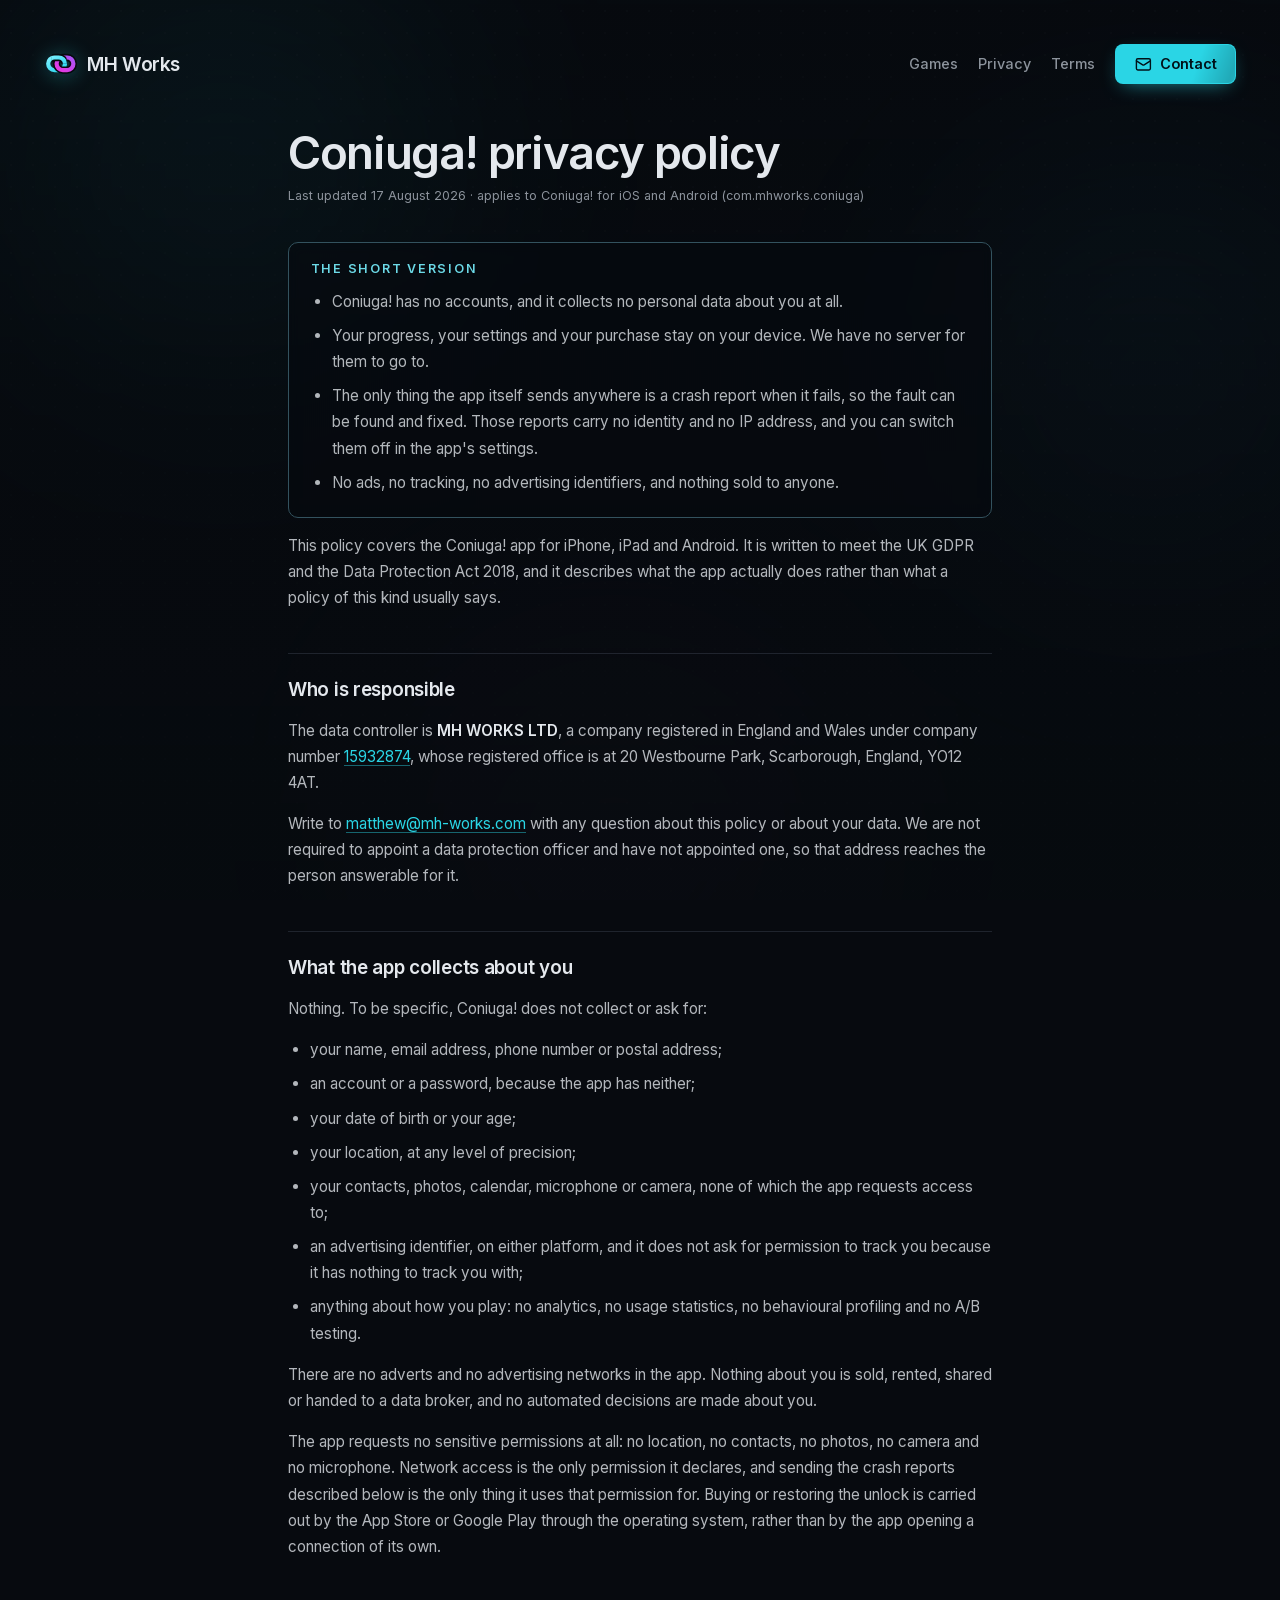
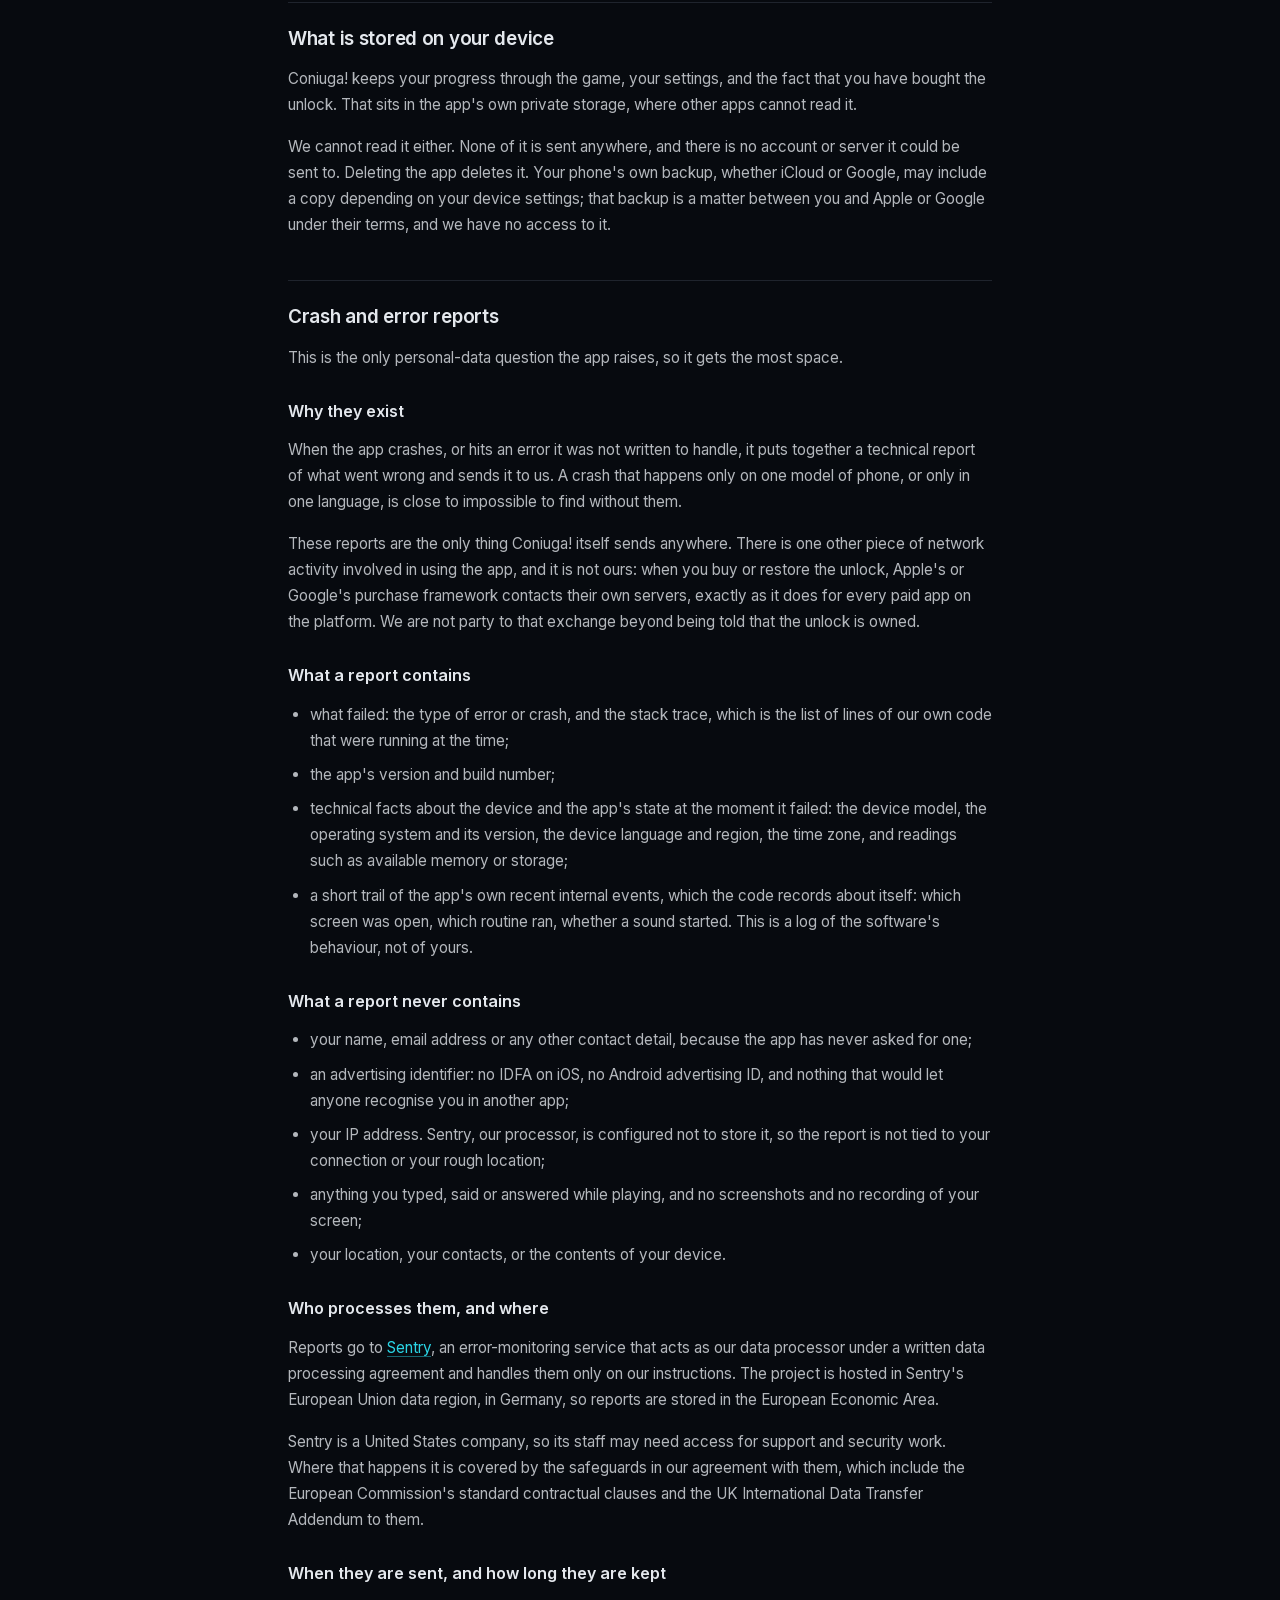
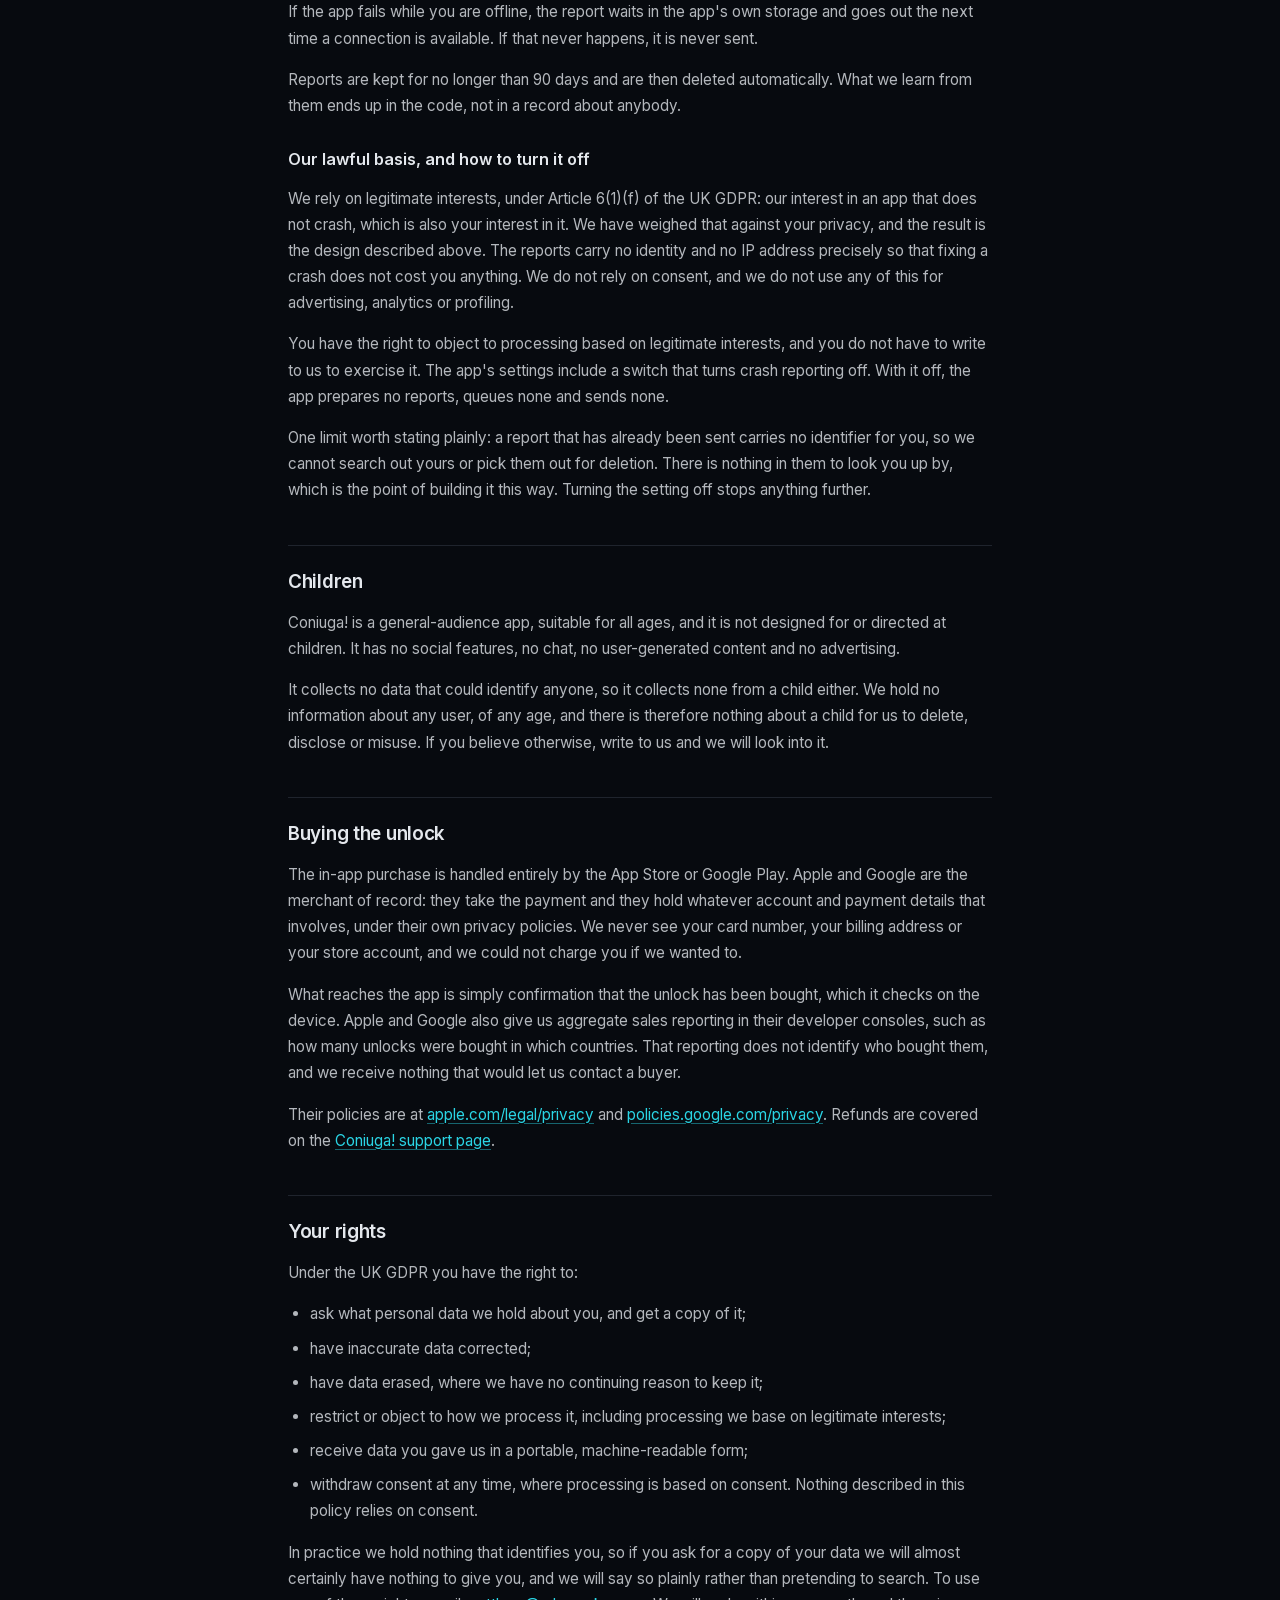
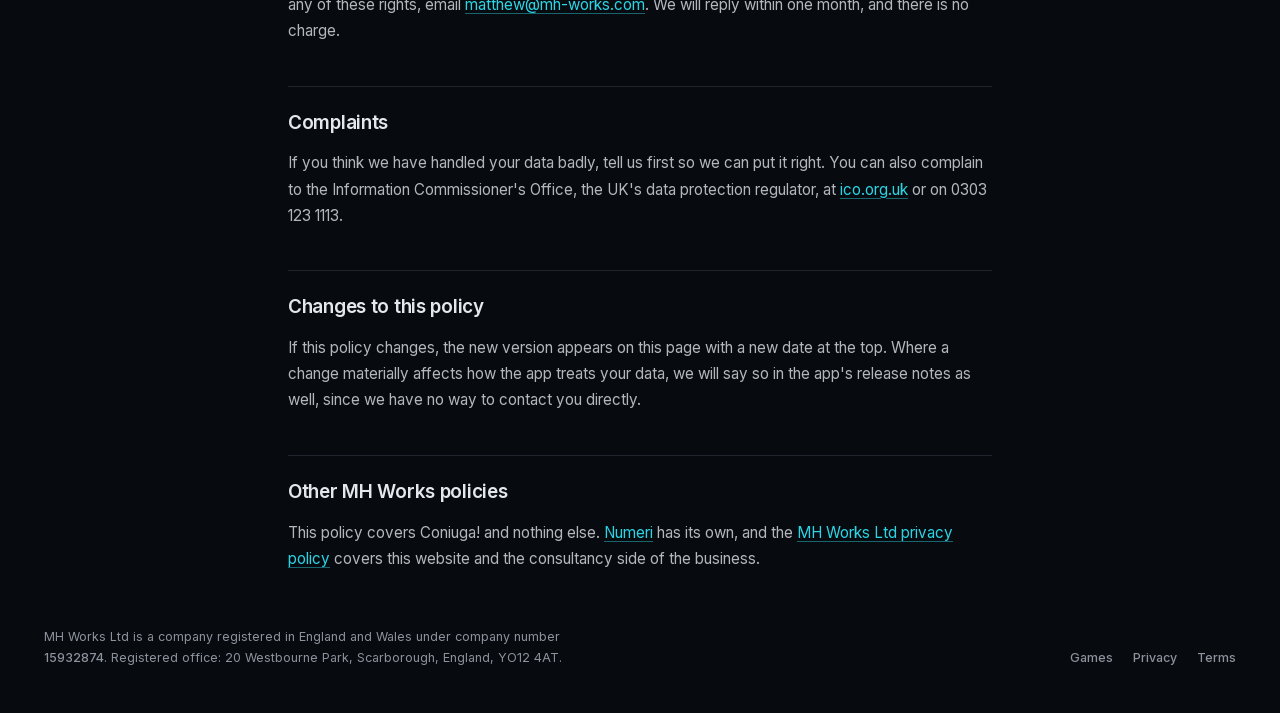
==== commit 5ac070fa: "Correct the permissions claim in both app privacy policies The policies said network access was the " ====
--- a/coniuga-privacy.html
+++ b/coniuga-privacy.html
@@ -184,9 +184,15 @@
 				<p>
 					There are no adverts and no advertising networks in the app. Nothing about you is
 					sold, rented, shared or handed to a data broker, and no automated decisions are
-					made about you. The only system permission the app needs is network access, which
-					it uses for two things and no others: the store's own check on whether you have
-					bought the unlock, and the crash reports described below.
+					made about you.
+				</p>
+				<p>
+					The app requests no sensitive permissions at all: no location, no contacts, no
+					photos, no camera and no microphone. Network access is the only permission it
+					declares, and sending the crash reports described below is the only thing it uses
+					that permission for. Buying or restoring the unlock is carried out by the App
+					Store or Google Play through the operating system, rather than by the app opening
+					a connection of its own.
 				</p>
 
 				<h2>What is stored on your device</h2>
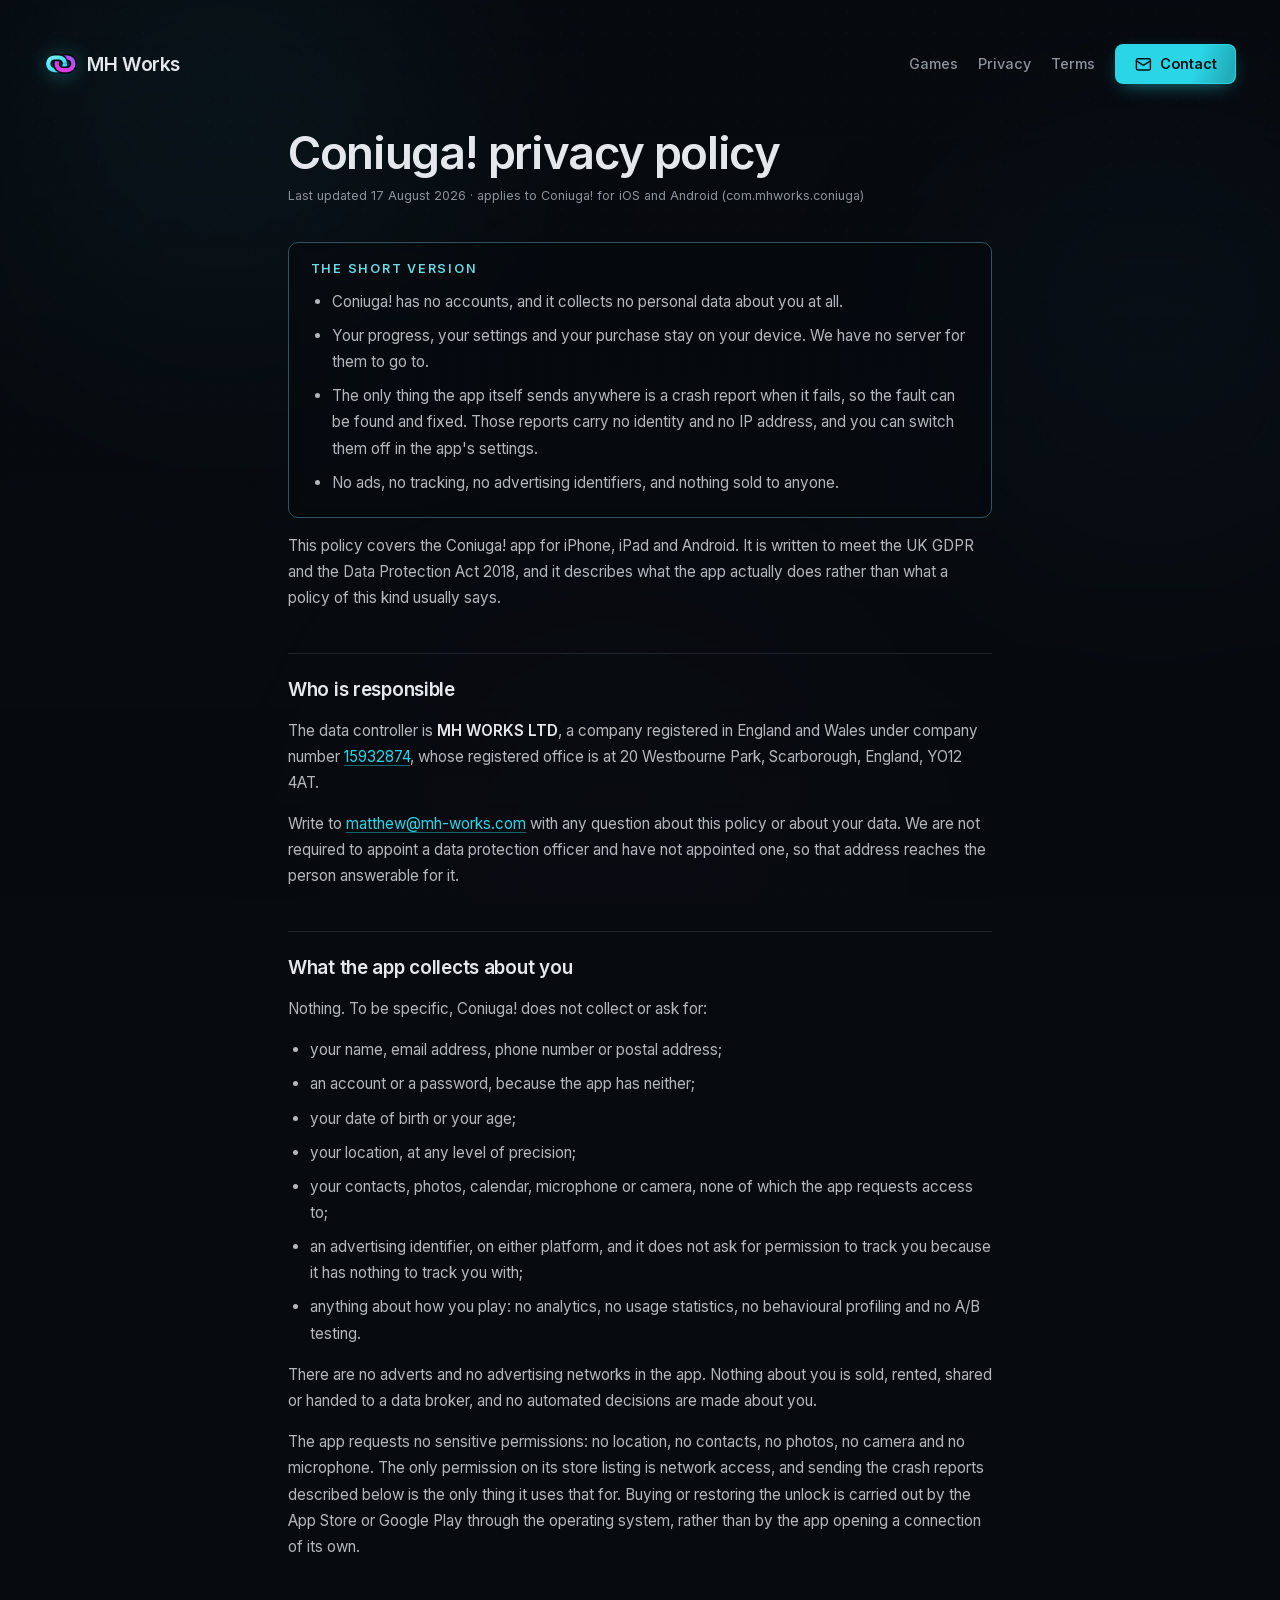
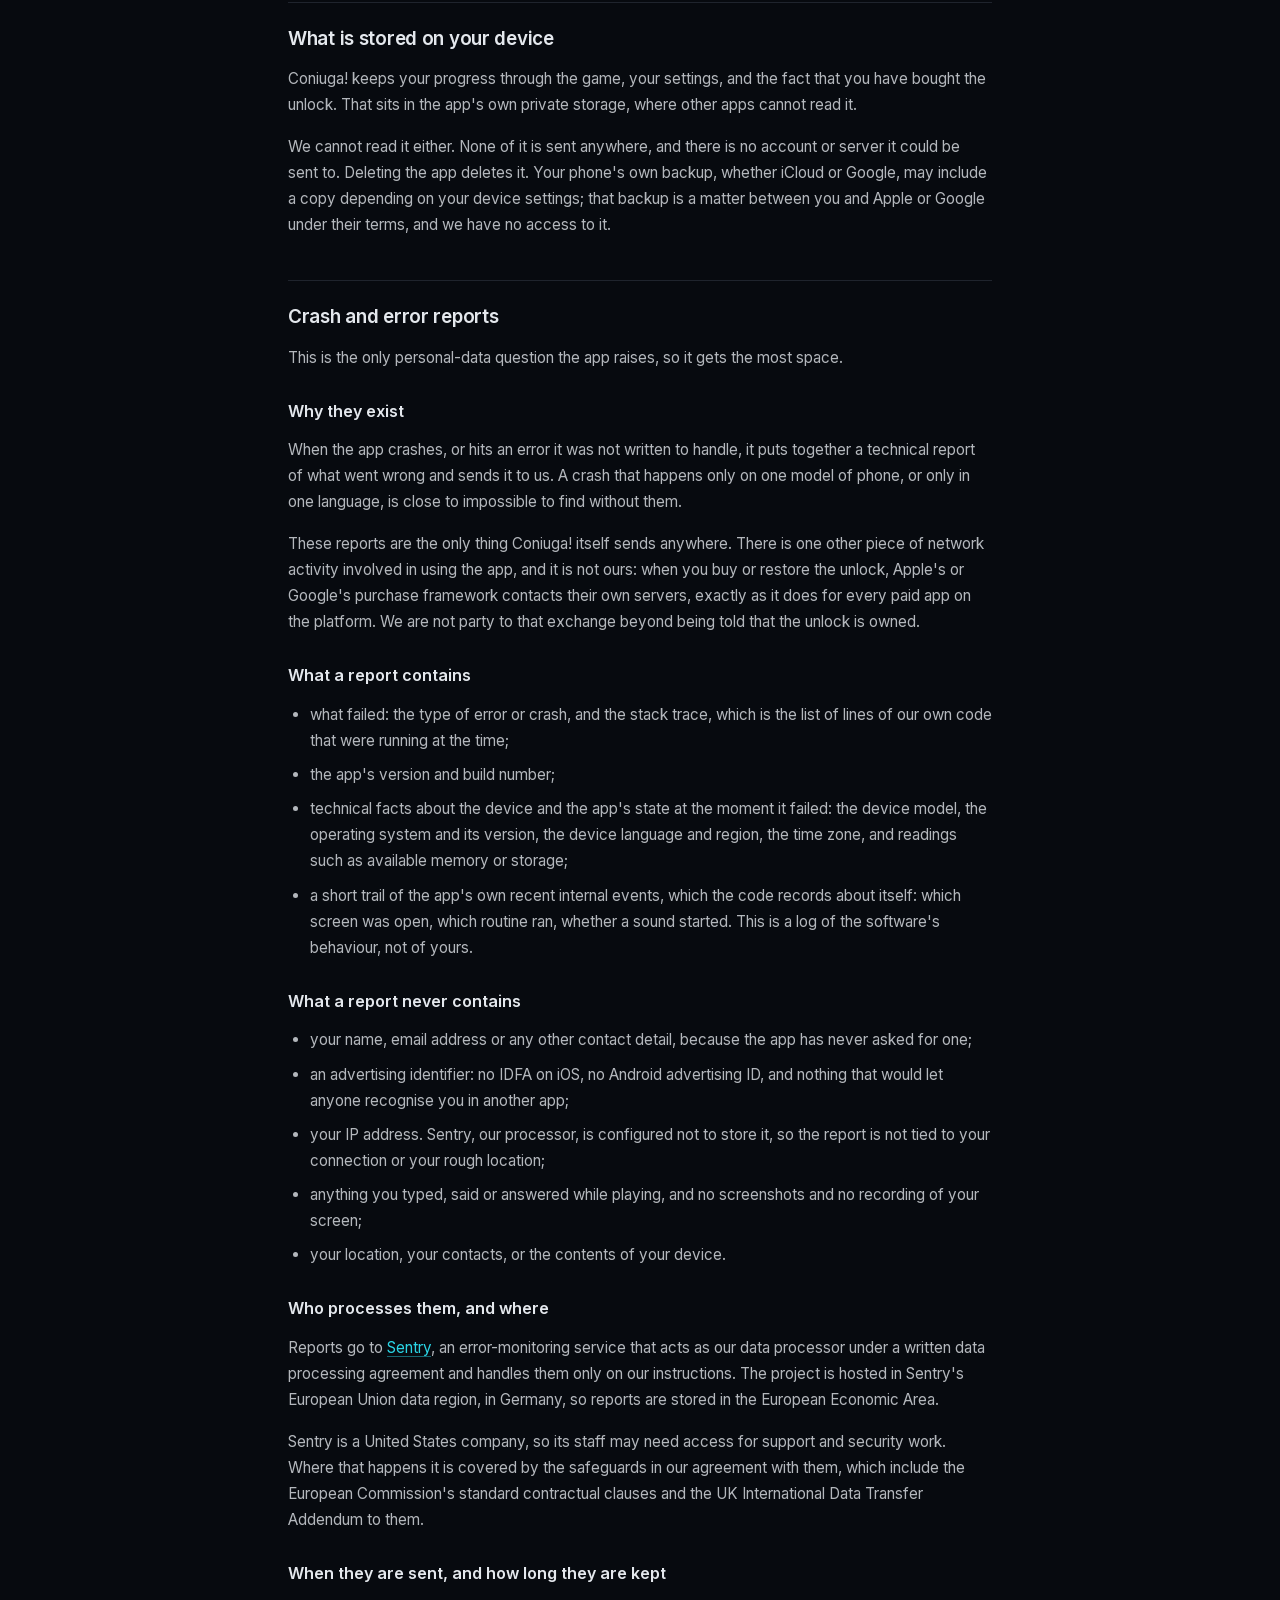
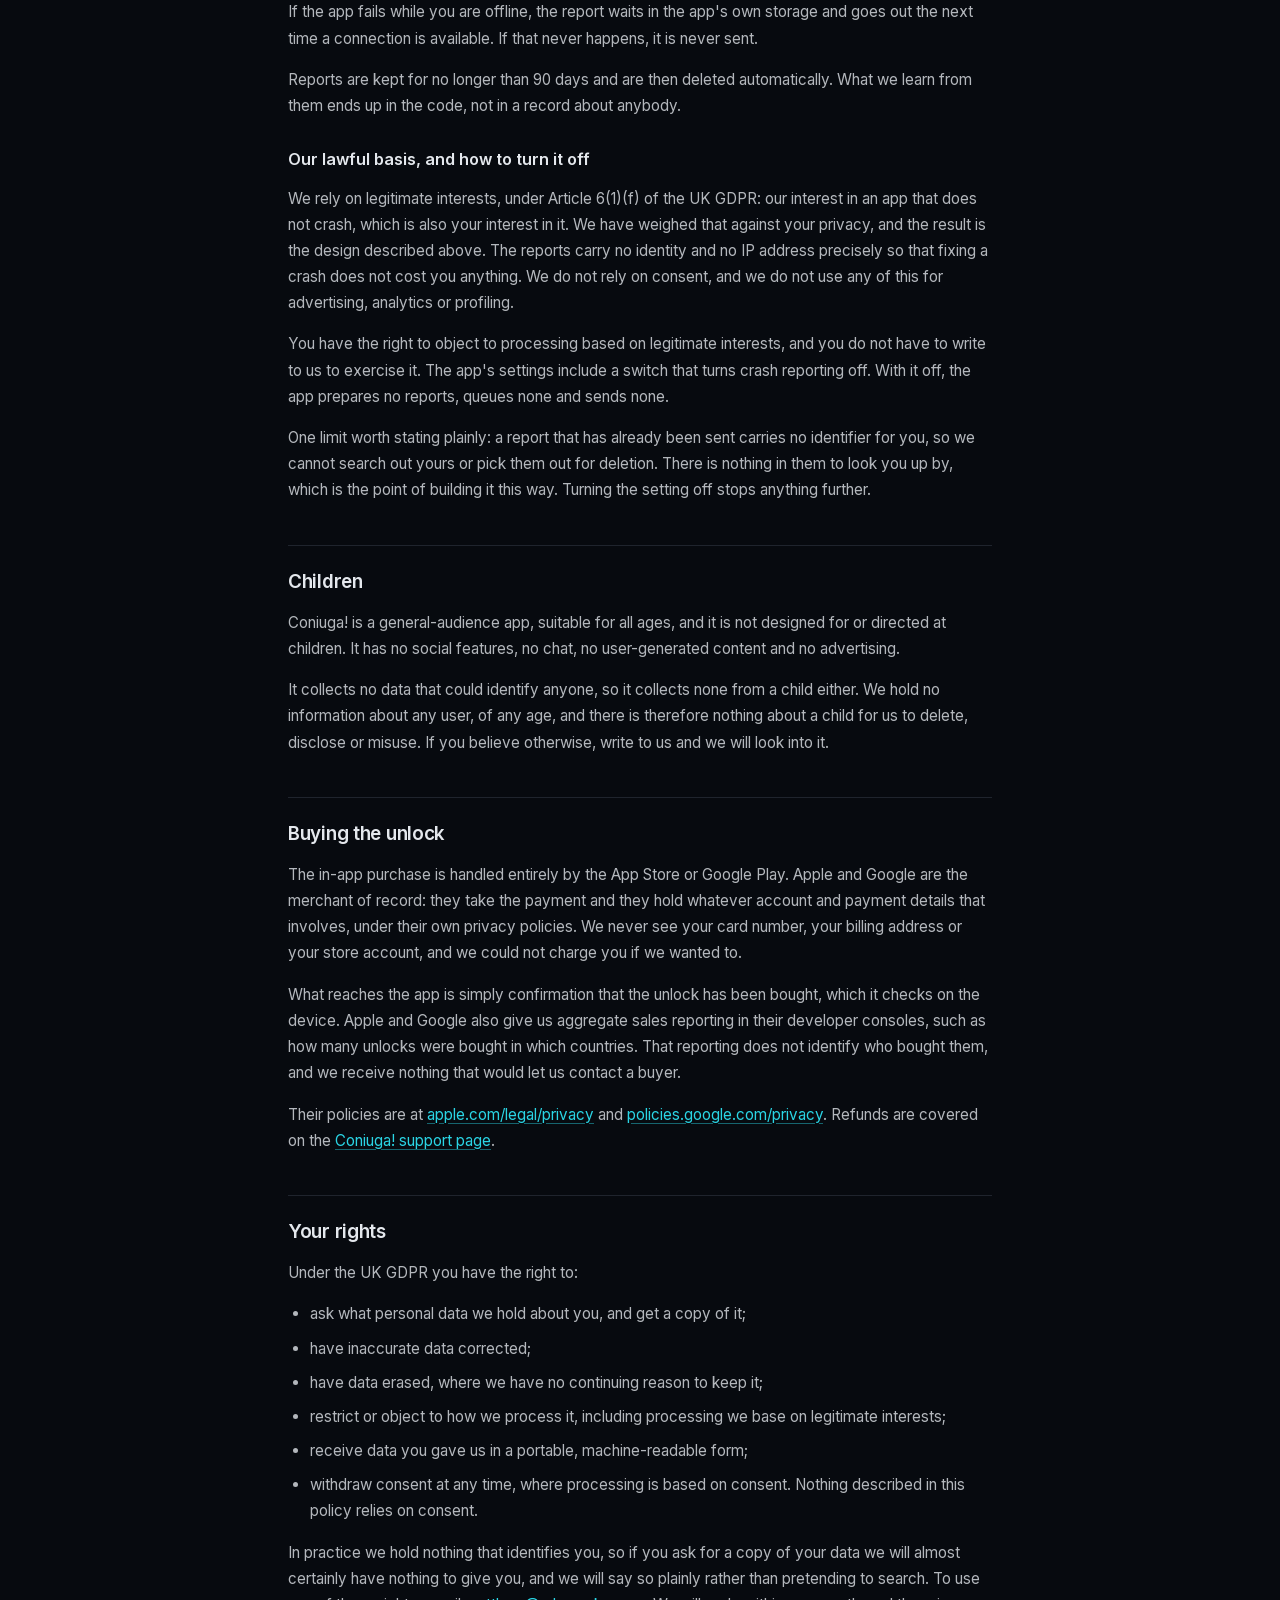
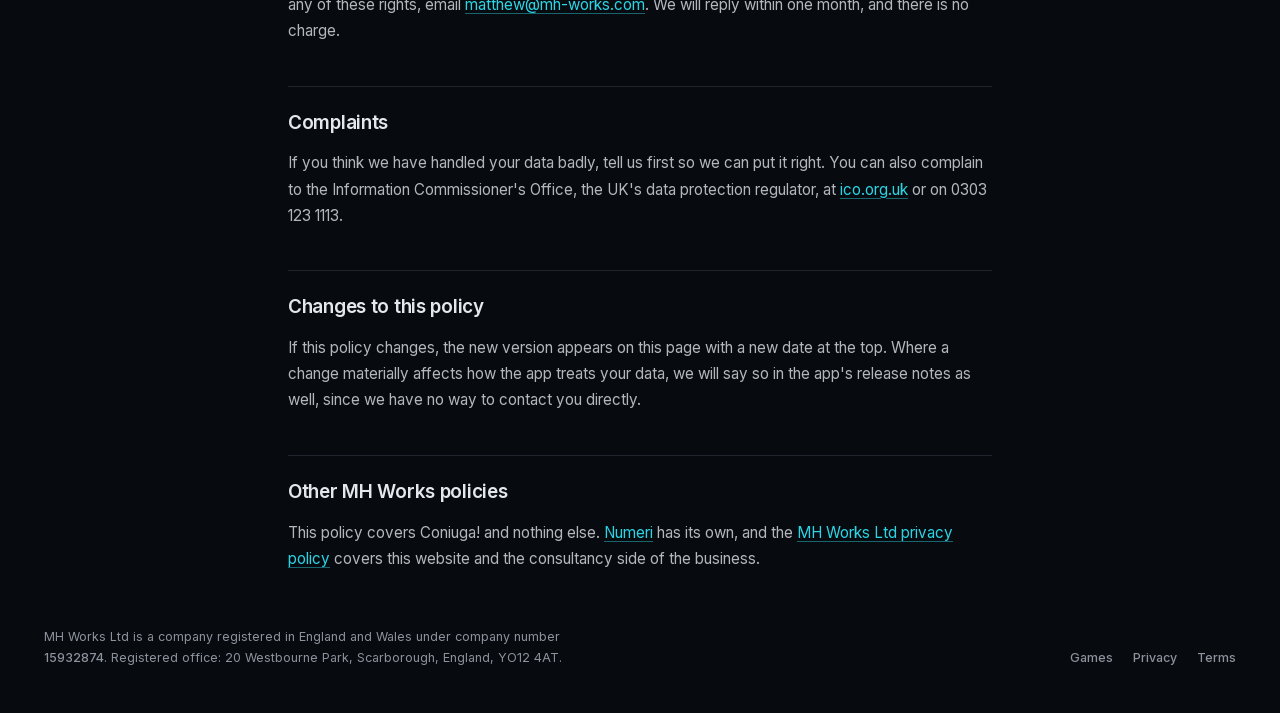
==== commit f5f6dfce: "Avoid an absolute permission claim that a manifest dump would falsify The policies said network acce" ====
--- a/coniuga-privacy.html
+++ b/coniuga-privacy.html
@@ -187,12 +187,12 @@
 					made about you.
 				</p>
 				<p>
-					The app requests no sensitive permissions at all: no location, no contacts, no
-					photos, no camera and no microphone. Network access is the only permission it
-					declares, and sending the crash reports described below is the only thing it uses
-					that permission for. Buying or restoring the unlock is carried out by the App
-					Store or Google Play through the operating system, rather than by the app opening
-					a connection of its own.
+					The app requests no sensitive permissions: no location, no contacts, no photos,
+					no camera and no microphone. The only permission on its store listing is network
+					access, and sending the crash reports described below is the only thing it uses
+					that for. Buying or restoring the unlock is carried out by the App Store or
+					Google Play through the operating system, rather than by the app opening a
+					connection of its own.
 				</p>
 
 				<h2>What is stored on your device</h2>
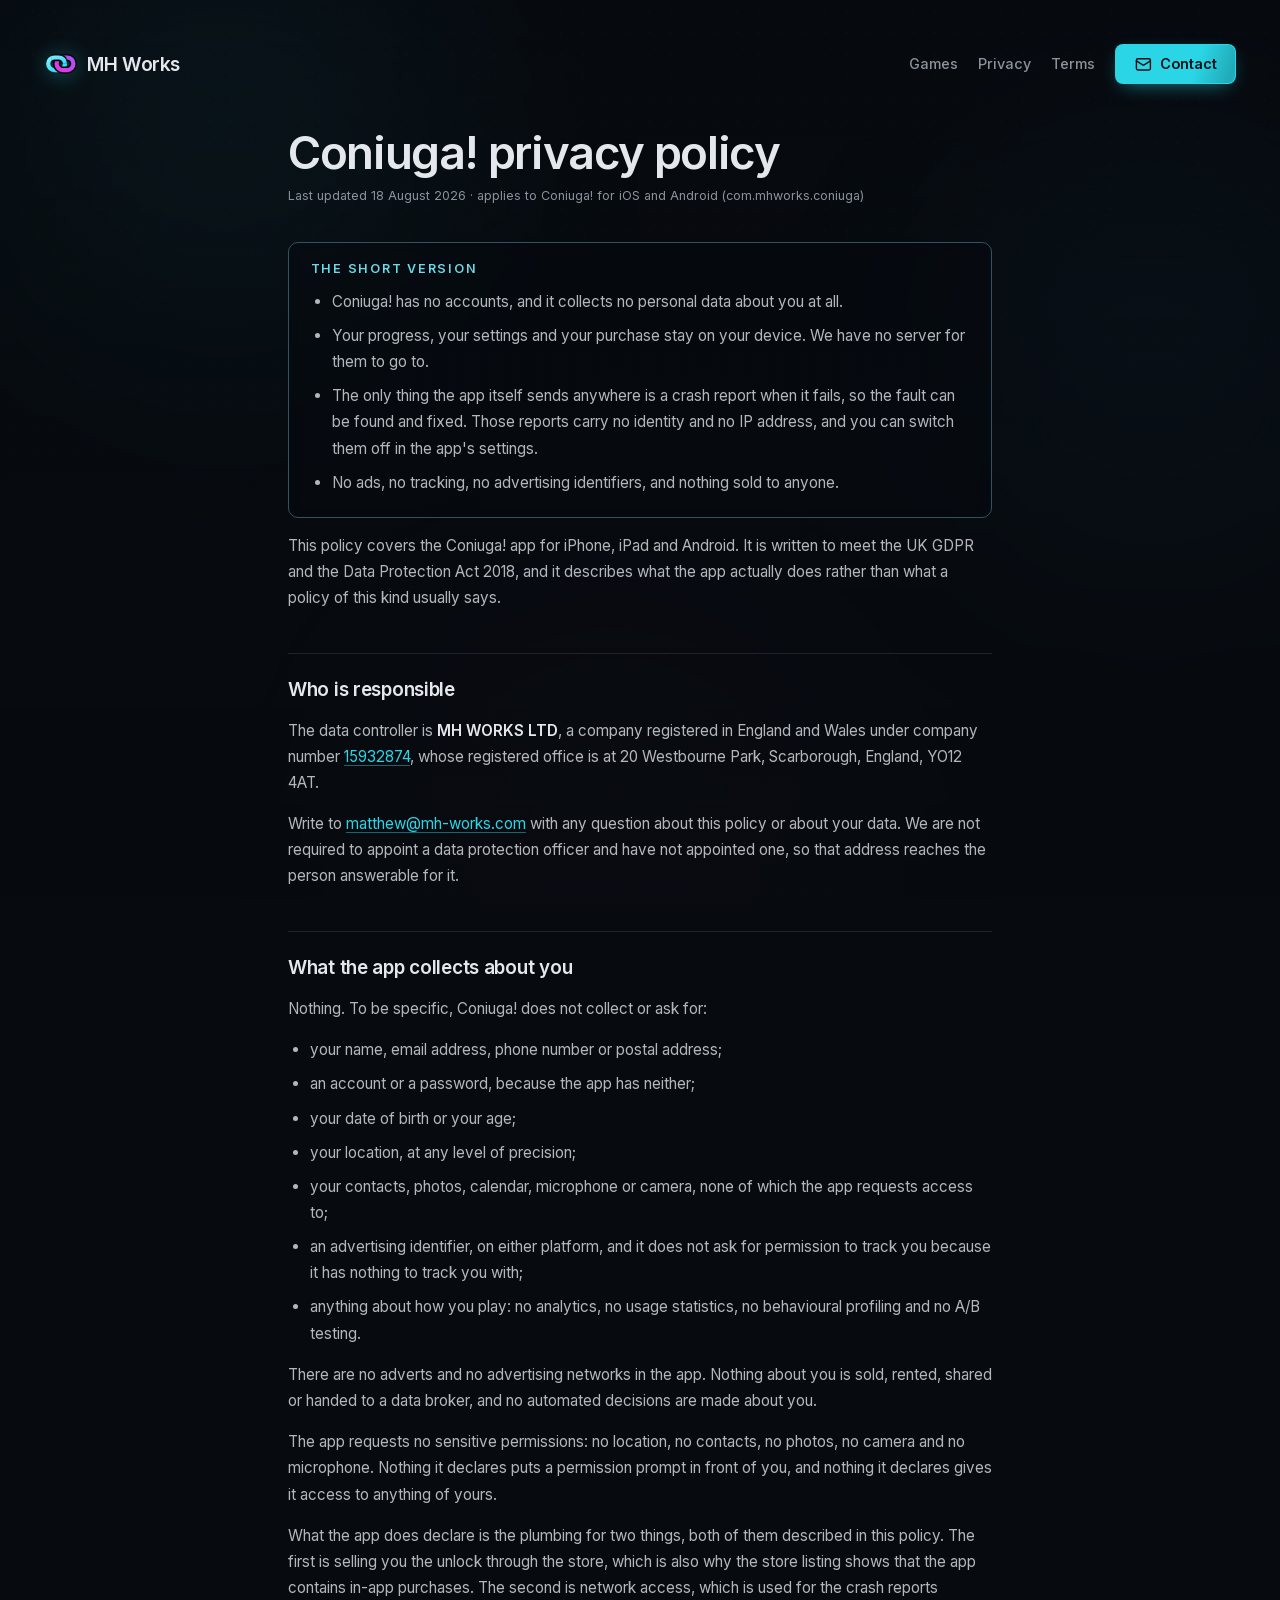
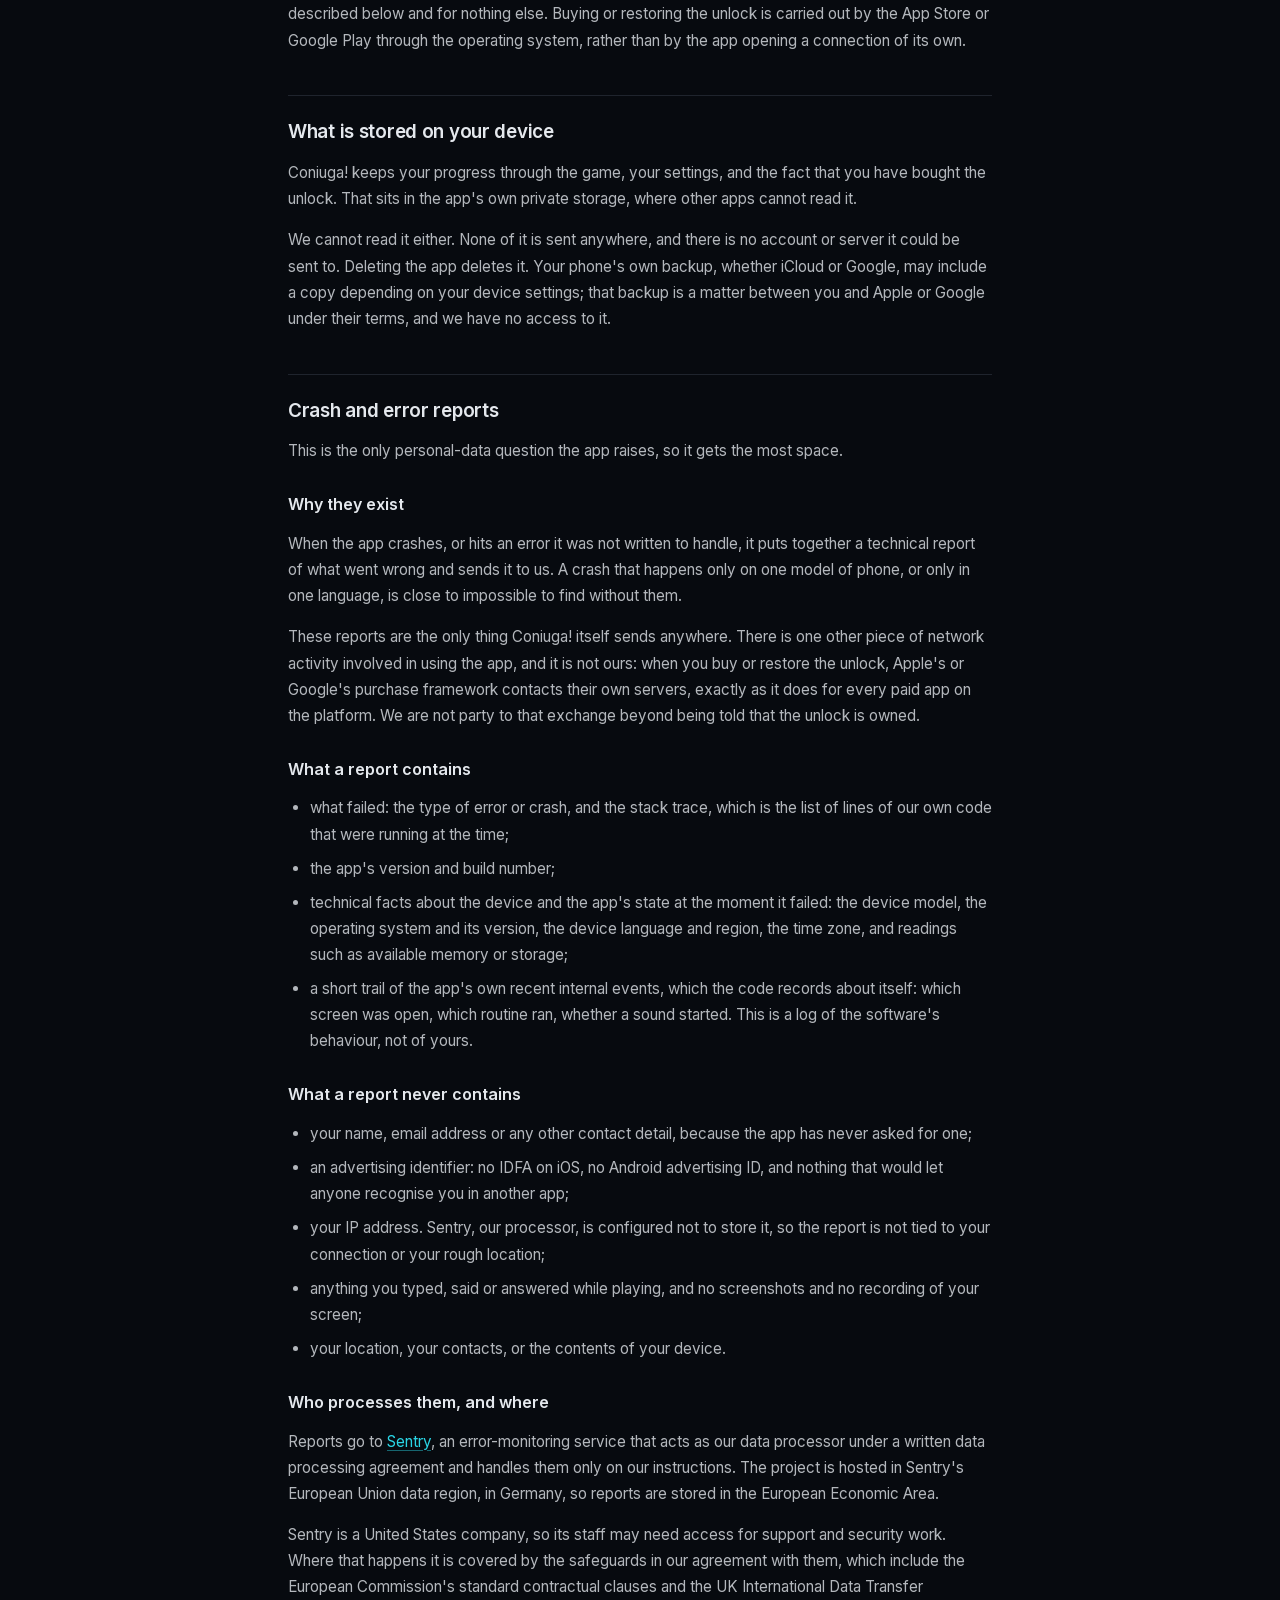
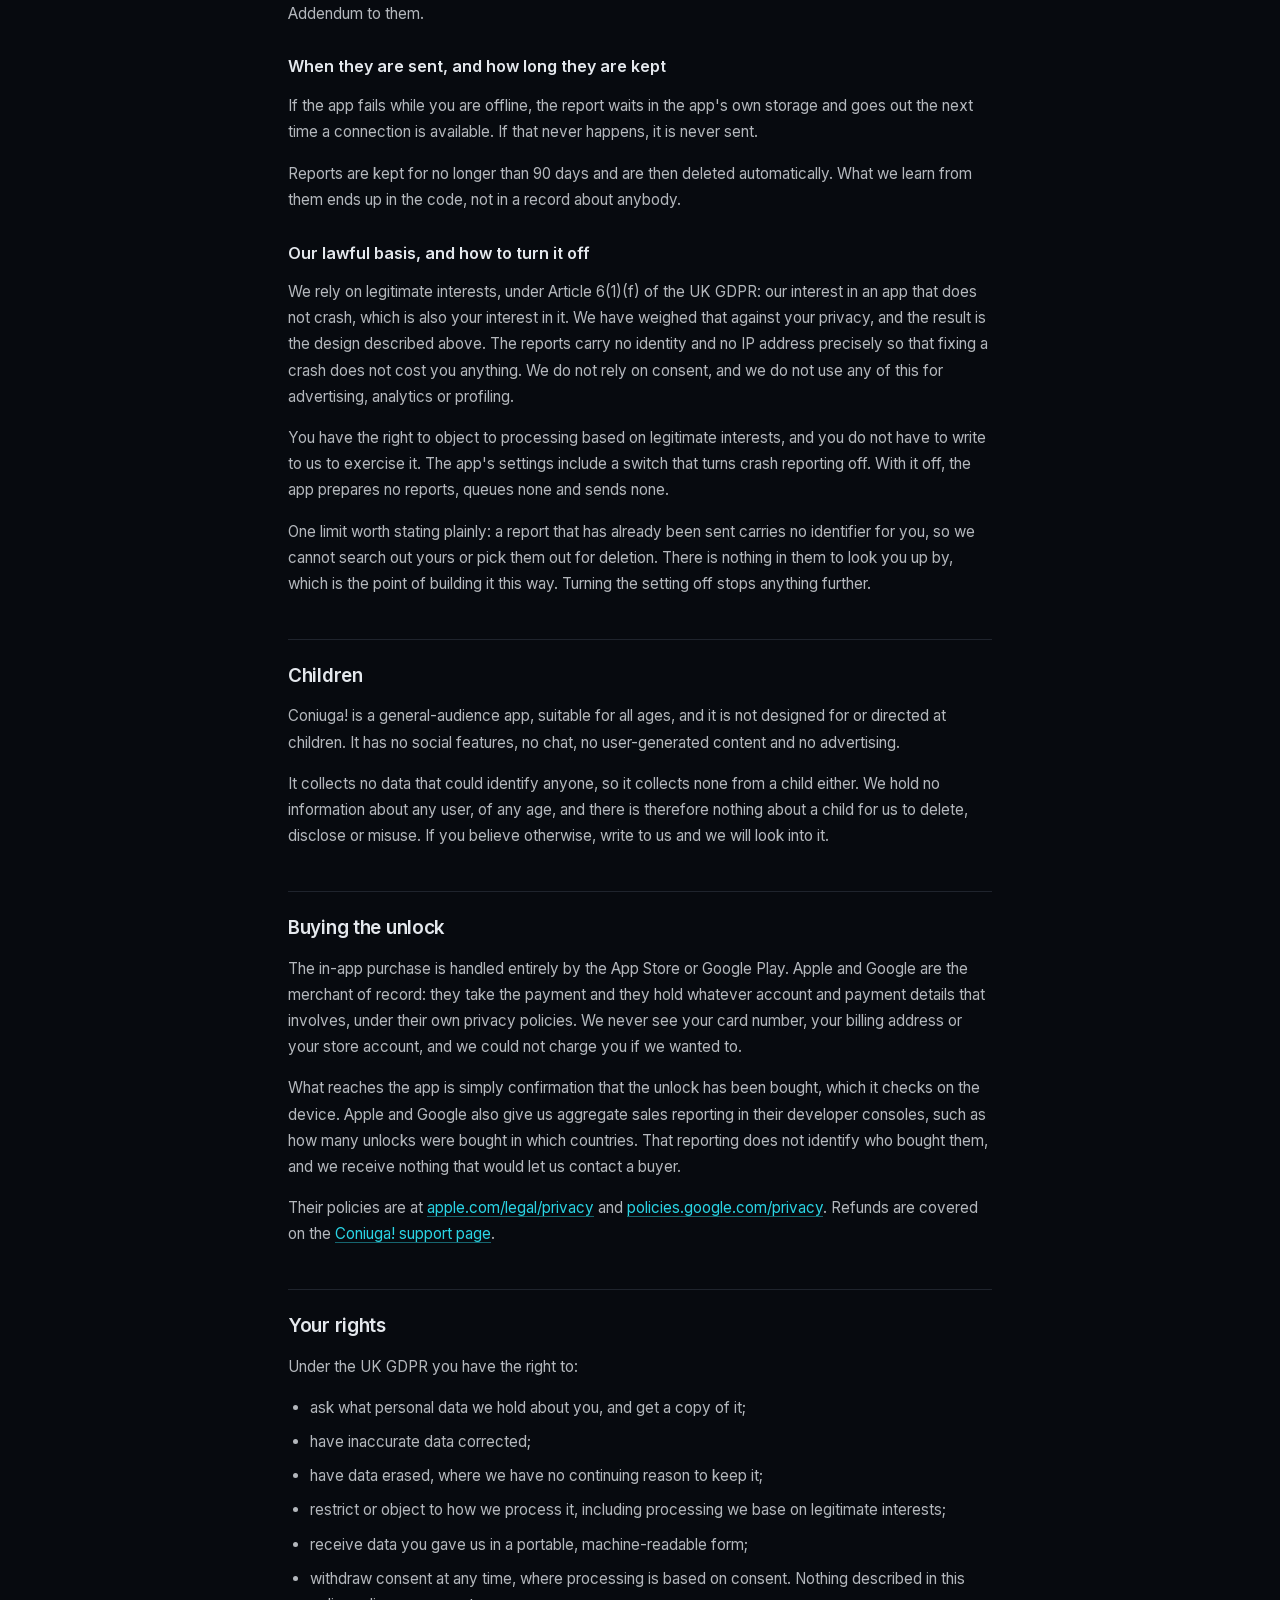
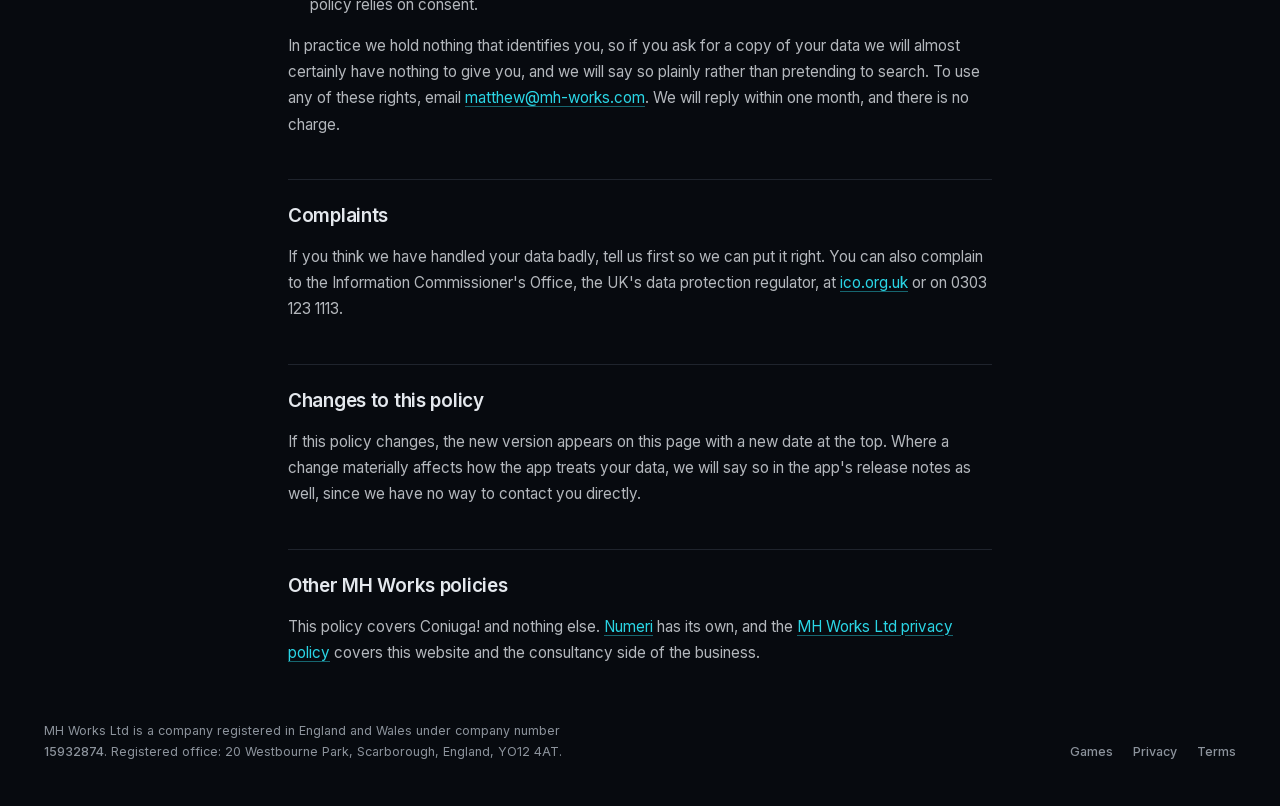
==== commit 2eb8e208: "Correct the permissions paragraph now that billing has landed The policies said "The only permission" ====
--- a/coniuga-privacy.html
+++ b/coniuga-privacy.html
@@ -116,7 +116,7 @@
 			<main class="doc">
 				<h1 class="doc__title">Coniuga! privacy policy</h1>
 				<p class="doc__stamp">
-					Last updated 17 August 2026 &middot; applies to Coniuga! for iOS and Android
+					Last updated 18 August 2026 &middot; applies to Coniuga! for iOS and Android
 					(com.mhworks.coniuga)
 				</p>
 
@@ -188,11 +188,17 @@
 				</p>
 				<p>
 					The app requests no sensitive permissions: no location, no contacts, no photos,
-					no camera and no microphone. The only permission on its store listing is network
-					access, and sending the crash reports described below is the only thing it uses
-					that for. Buying or restoring the unlock is carried out by the App Store or
-					Google Play through the operating system, rather than by the app opening a
-					connection of its own.
+					no camera and no microphone. Nothing it declares puts a permission prompt in
+					front of you, and nothing it declares gives it access to anything of yours.
+				</p>
+				<p>
+					What the app does declare is the plumbing for two things, both of them described
+					in this policy. The first is selling you the unlock through the store, which is
+					also why the store listing shows that the app contains in-app purchases. The
+					second is network access, which is used for the crash reports described below
+					and for nothing else. Buying or restoring the unlock is carried out by the App
+					Store or Google Play through the operating system, rather than by the app
+					opening a connection of its own.
 				</p>
 
 				<h2>What is stored on your device</h2>
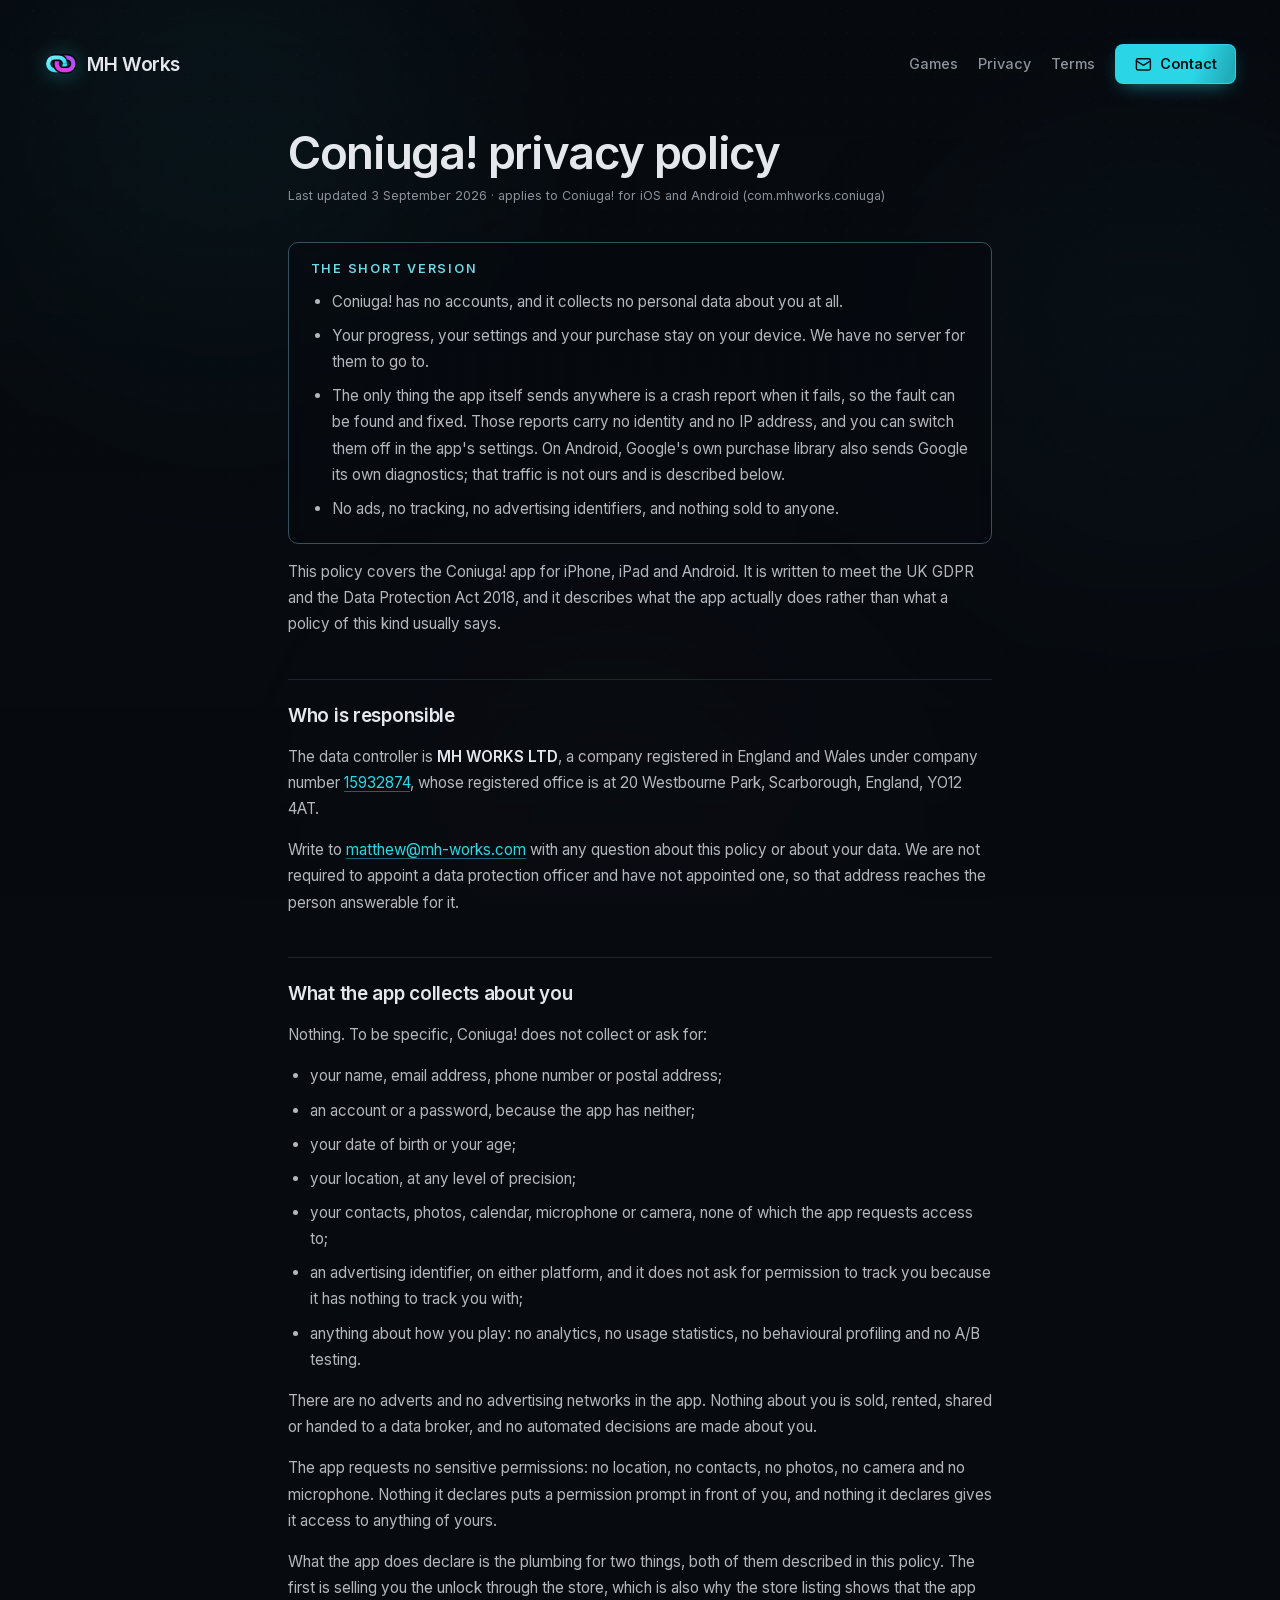
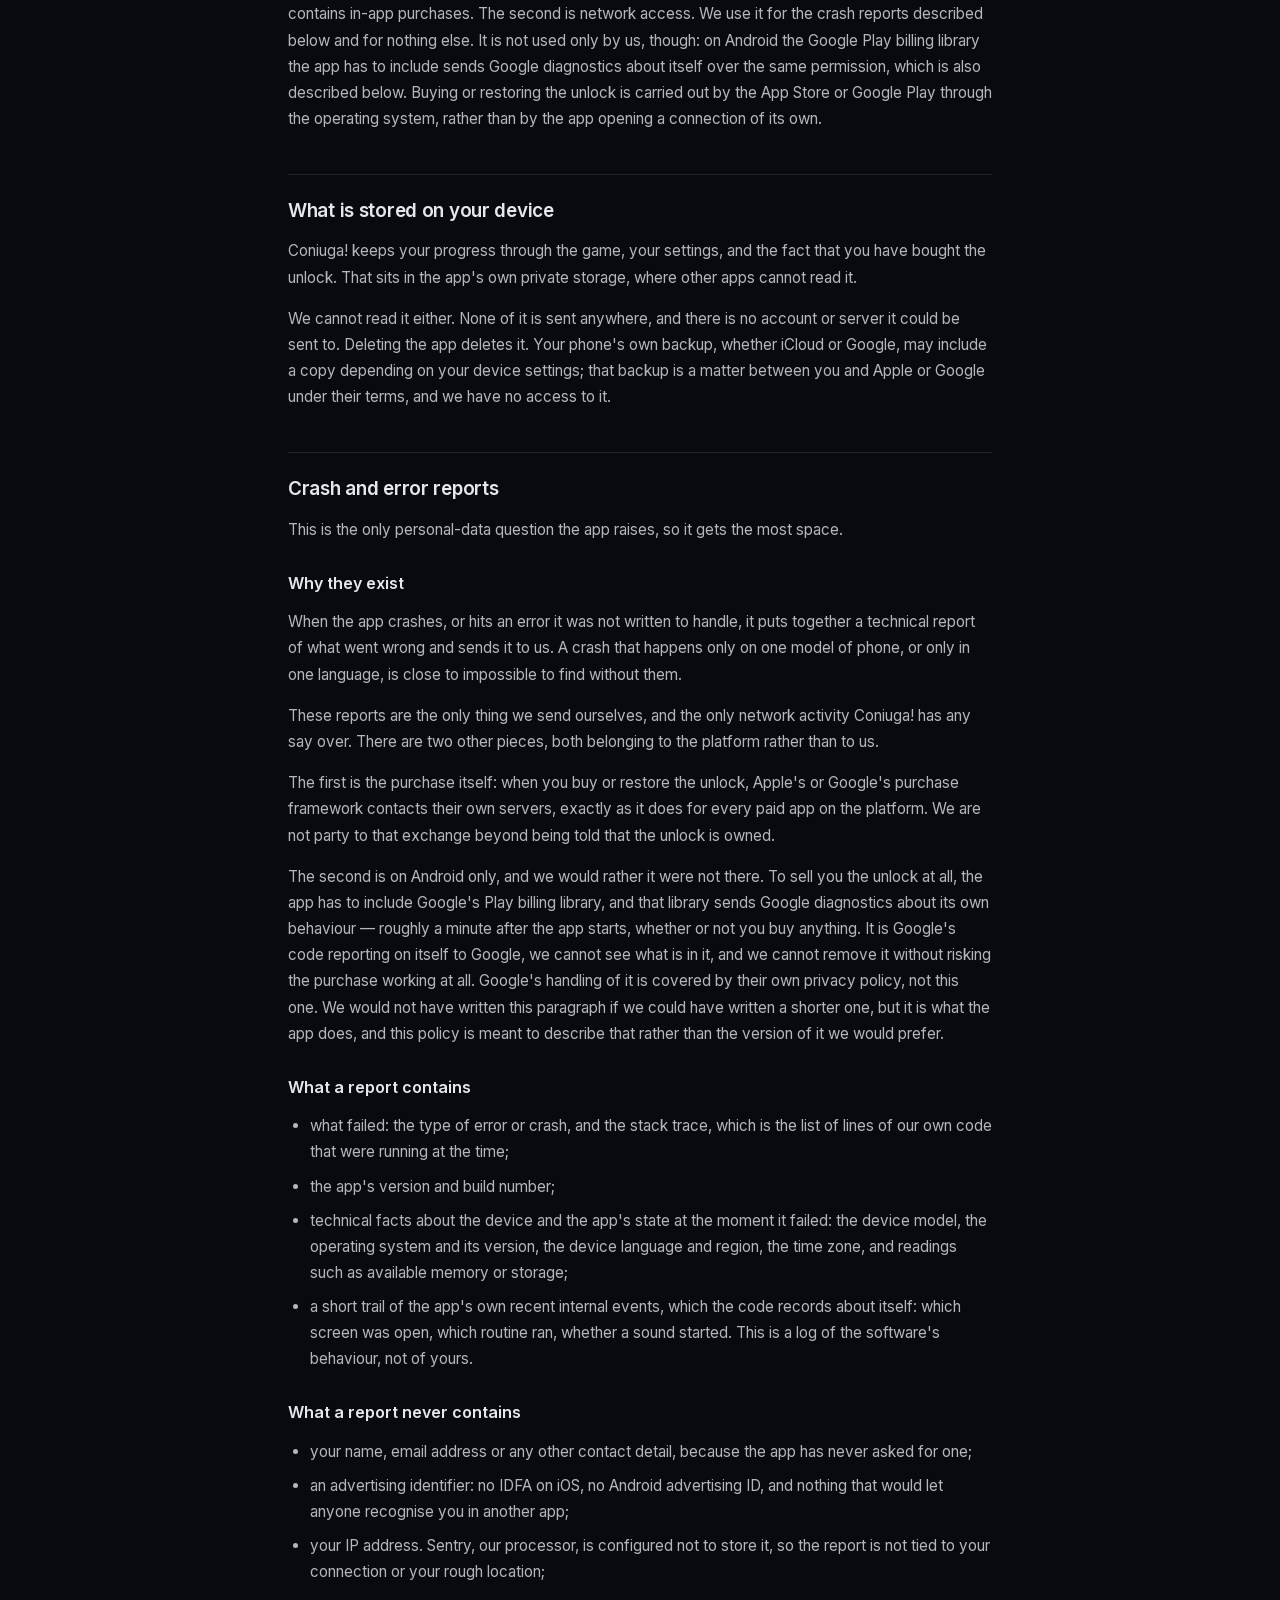
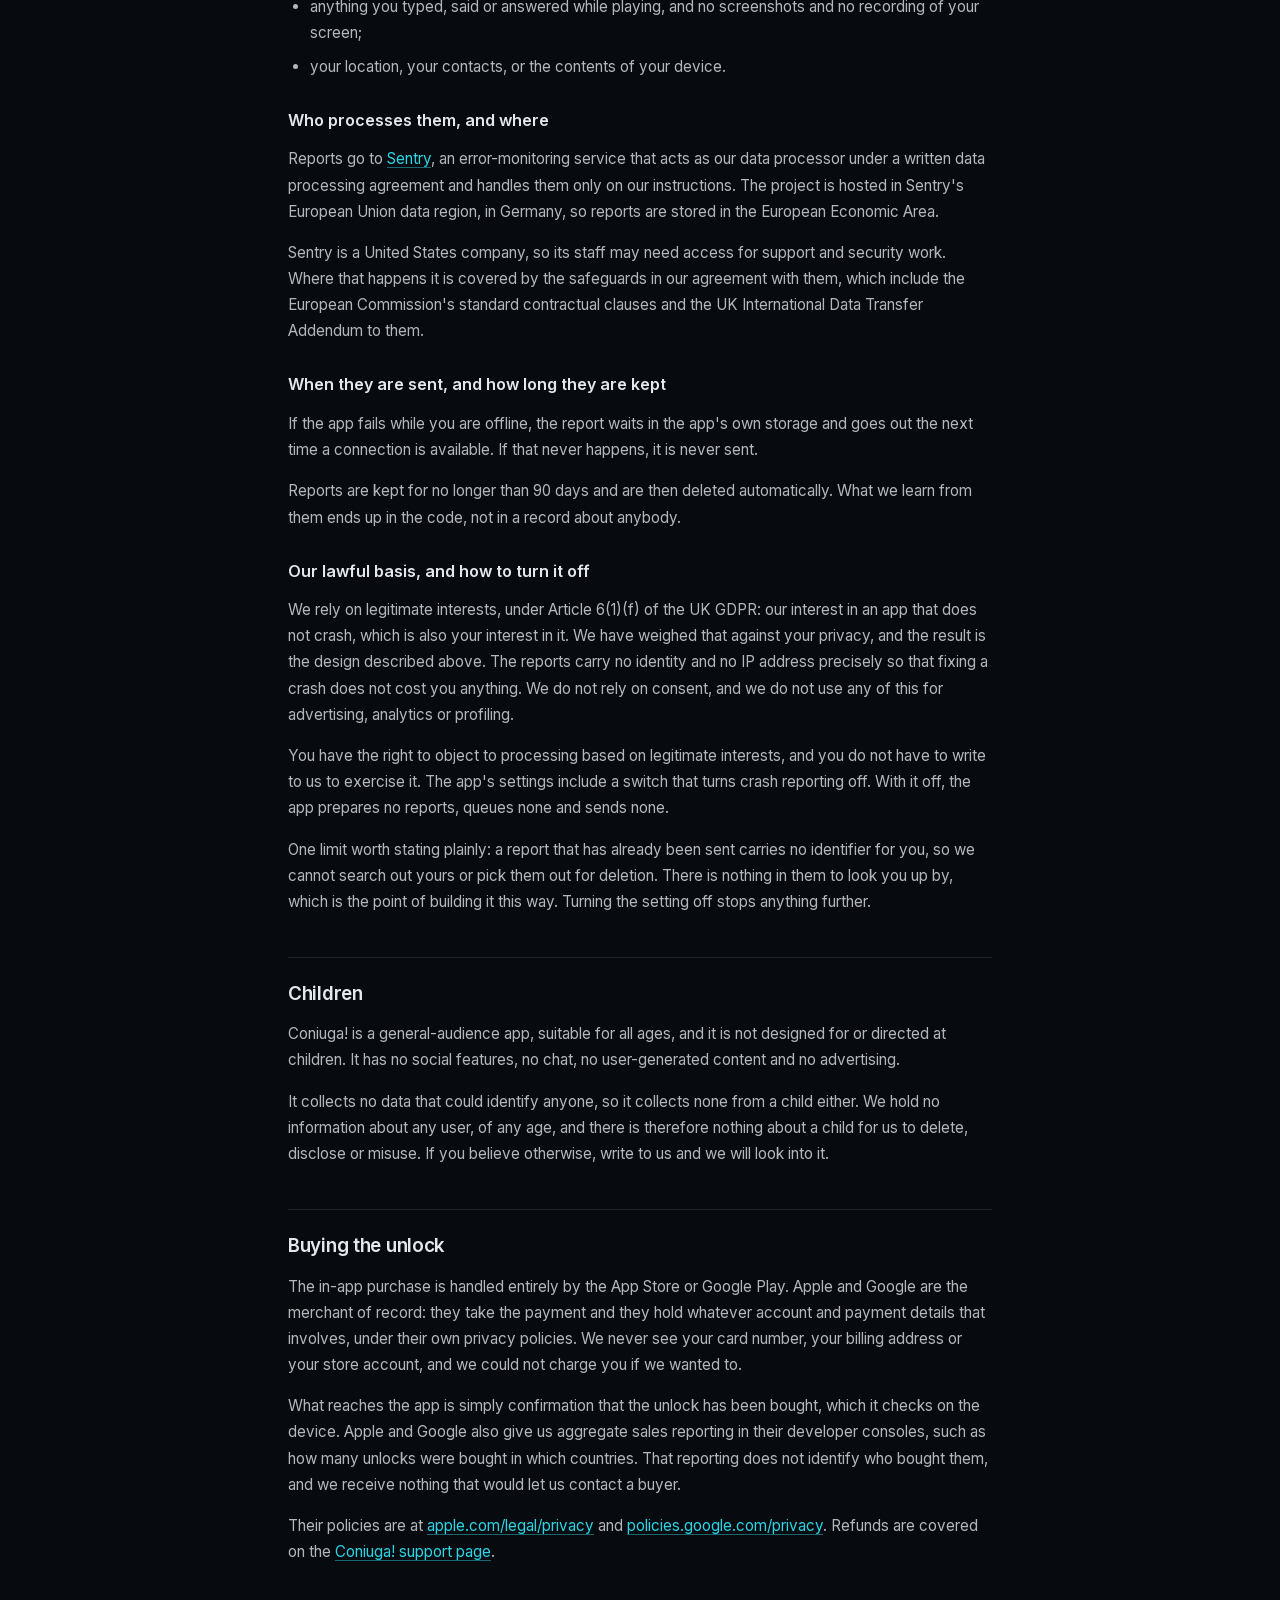
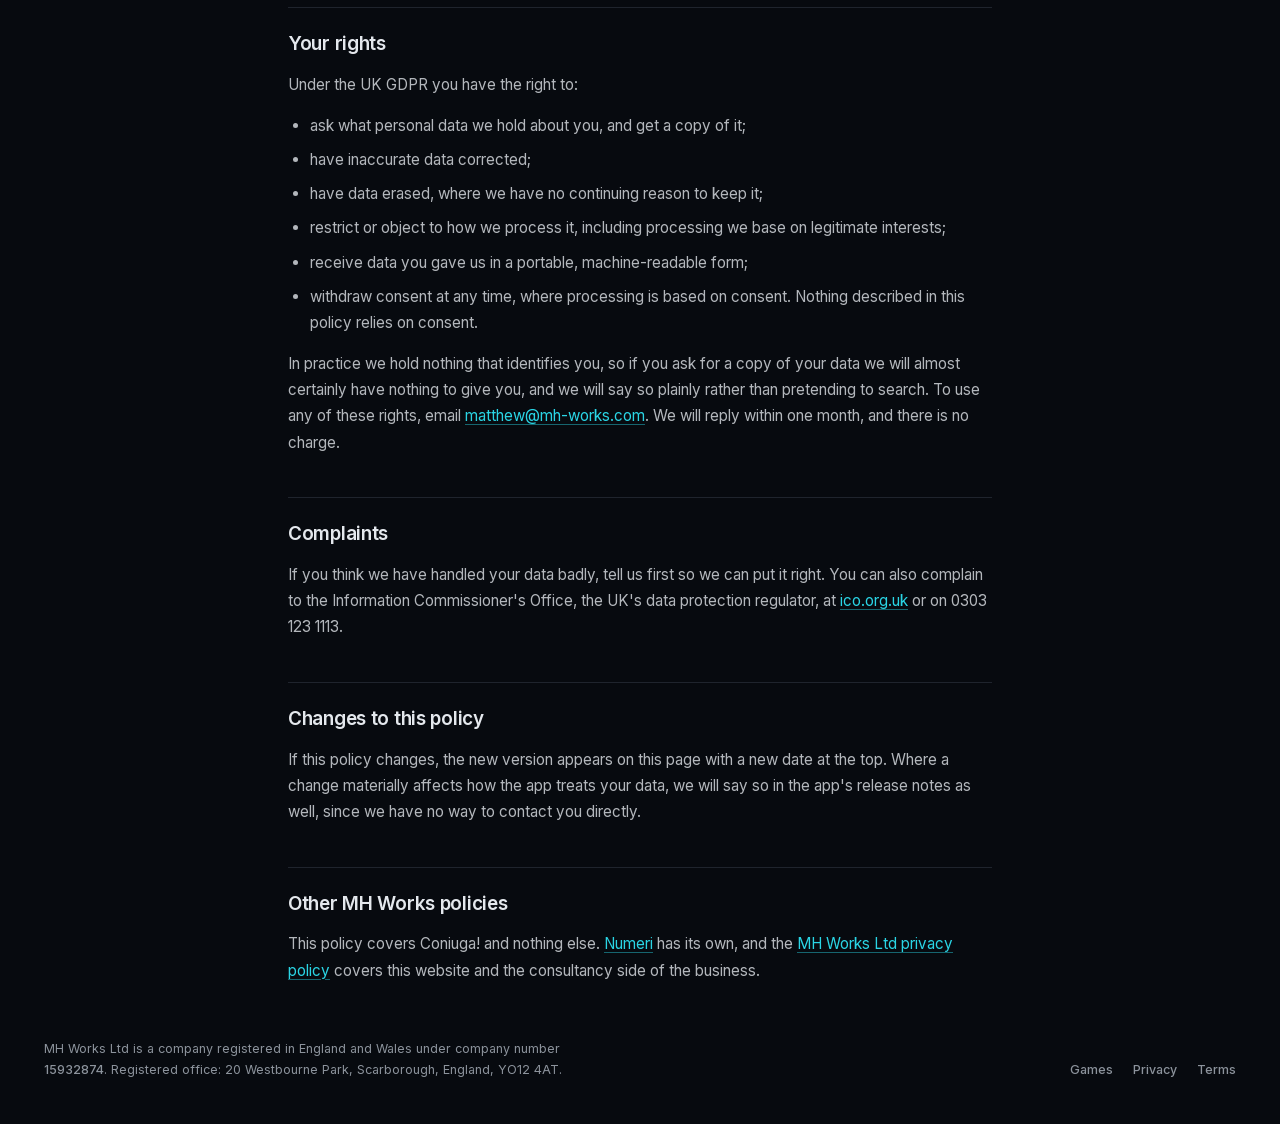
==== commit 7fccbec0: "Disclose the billing library's own telemetry, on both games Crash reporting has landed in both apps," ====
--- a/coniuga-privacy.html
+++ b/coniuga-privacy.html
@@ -116,7 +116,7 @@
 			<main class="doc">
 				<h1 class="doc__title">Coniuga! privacy policy</h1>
 				<p class="doc__stamp">
-					Last updated 18 August 2026 &middot; applies to Coniuga! for iOS and Android
+					Last updated 3 September 2026 &middot; applies to Coniuga! for iOS and Android
 					(com.mhworks.coniuga)
 				</p>
 
@@ -133,7 +133,9 @@
 						<li>
 							The only thing the app itself sends anywhere is a crash report when it fails,
 							so the fault can be found and fixed. Those reports carry no identity and no
-							IP address, and you can switch them off in the app's settings.
+							IP address, and you can switch them off in the app's settings. On Android,
+							Google's own purchase library also sends Google its own diagnostics; that
+							traffic is not ours and is described below.
 						</li>
 						<li>No ads, no tracking, no advertising identifiers, and nothing sold to anyone.</li>
 					</ul>
@@ -195,10 +197,12 @@
 					What the app does declare is the plumbing for two things, both of them described
 					in this policy. The first is selling you the unlock through the store, which is
 					also why the store listing shows that the app contains in-app purchases. The
-					second is network access, which is used for the crash reports described below
-					and for nothing else. Buying or restoring the unlock is carried out by the App
-					Store or Google Play through the operating system, rather than by the app
-					opening a connection of its own.
+					second is network access. We use it for the crash reports described below and
+					for nothing else. It is not used only by us, though: on Android the Google
+					Play billing library the app has to include sends Google diagnostics about
+					itself over the same permission, which is also described below. Buying or
+					restoring the unlock is carried out by the App Store or Google Play through the
+					operating system, rather than by the app opening a connection of its own.
 				</p>
 
 				<h2>What is stored on your device</h2>
@@ -228,11 +232,26 @@
 					impossible to find without them.
 				</p>
 				<p>
-					These reports are the only thing Coniuga! itself sends anywhere. There is one other
-					piece of network activity involved in using the app, and it is not ours: when you
-					buy or restore the unlock, Apple's or Google's purchase framework contacts their
-					own servers, exactly as it does for every paid app on the platform. We are not
-					party to that exchange beyond being told that the unlock is owned.
+					These reports are the only thing we send ourselves, and the only network activity
+					Coniuga! has any say over. There are two other pieces, both belonging to the
+					platform rather than to us.
+				</p>
+				<p>
+					The first is the purchase itself: when you buy or restore the unlock, Apple's or
+					Google's purchase framework contacts their own servers, exactly as it does for
+					every paid app on the platform. We are not party to that exchange beyond being
+					told that the unlock is owned.
+				</p>
+				<p>
+					The second is on Android only, and we would rather it were not there. To sell you
+					the unlock at all, the app has to include Google's Play billing library, and that
+					library sends Google diagnostics about its own behaviour — roughly a minute after
+					the app starts, whether or not you buy anything. It is Google's code reporting on
+					itself to Google, we cannot see what is in it, and we cannot remove it without
+					risking the purchase working at all. Google's handling of it is covered by their
+					own privacy policy, not this one. We would not have written this paragraph if we
+					could have written a shorter one, but it is what the app does, and this policy is
+					meant to describe that rather than the version of it we would prefer.
 				</p>
 
 				<h3>What a report contains</h3>
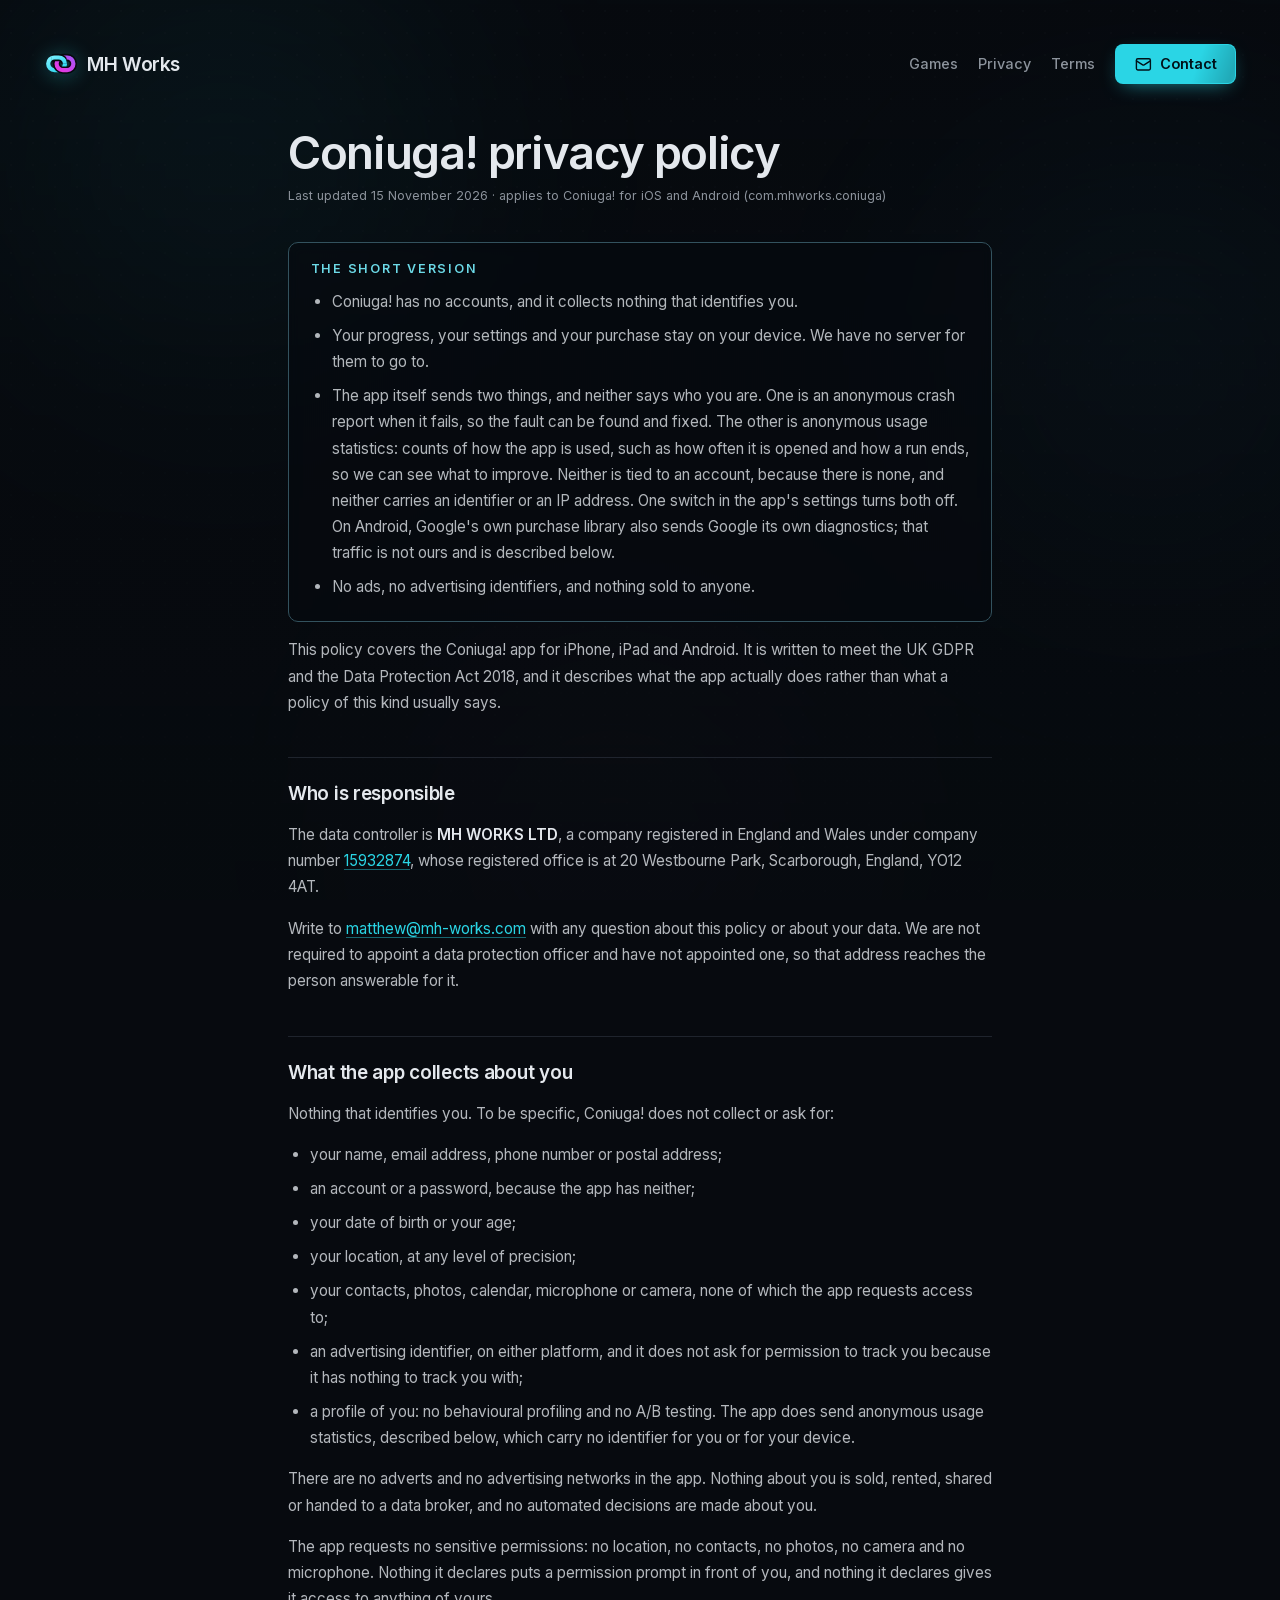
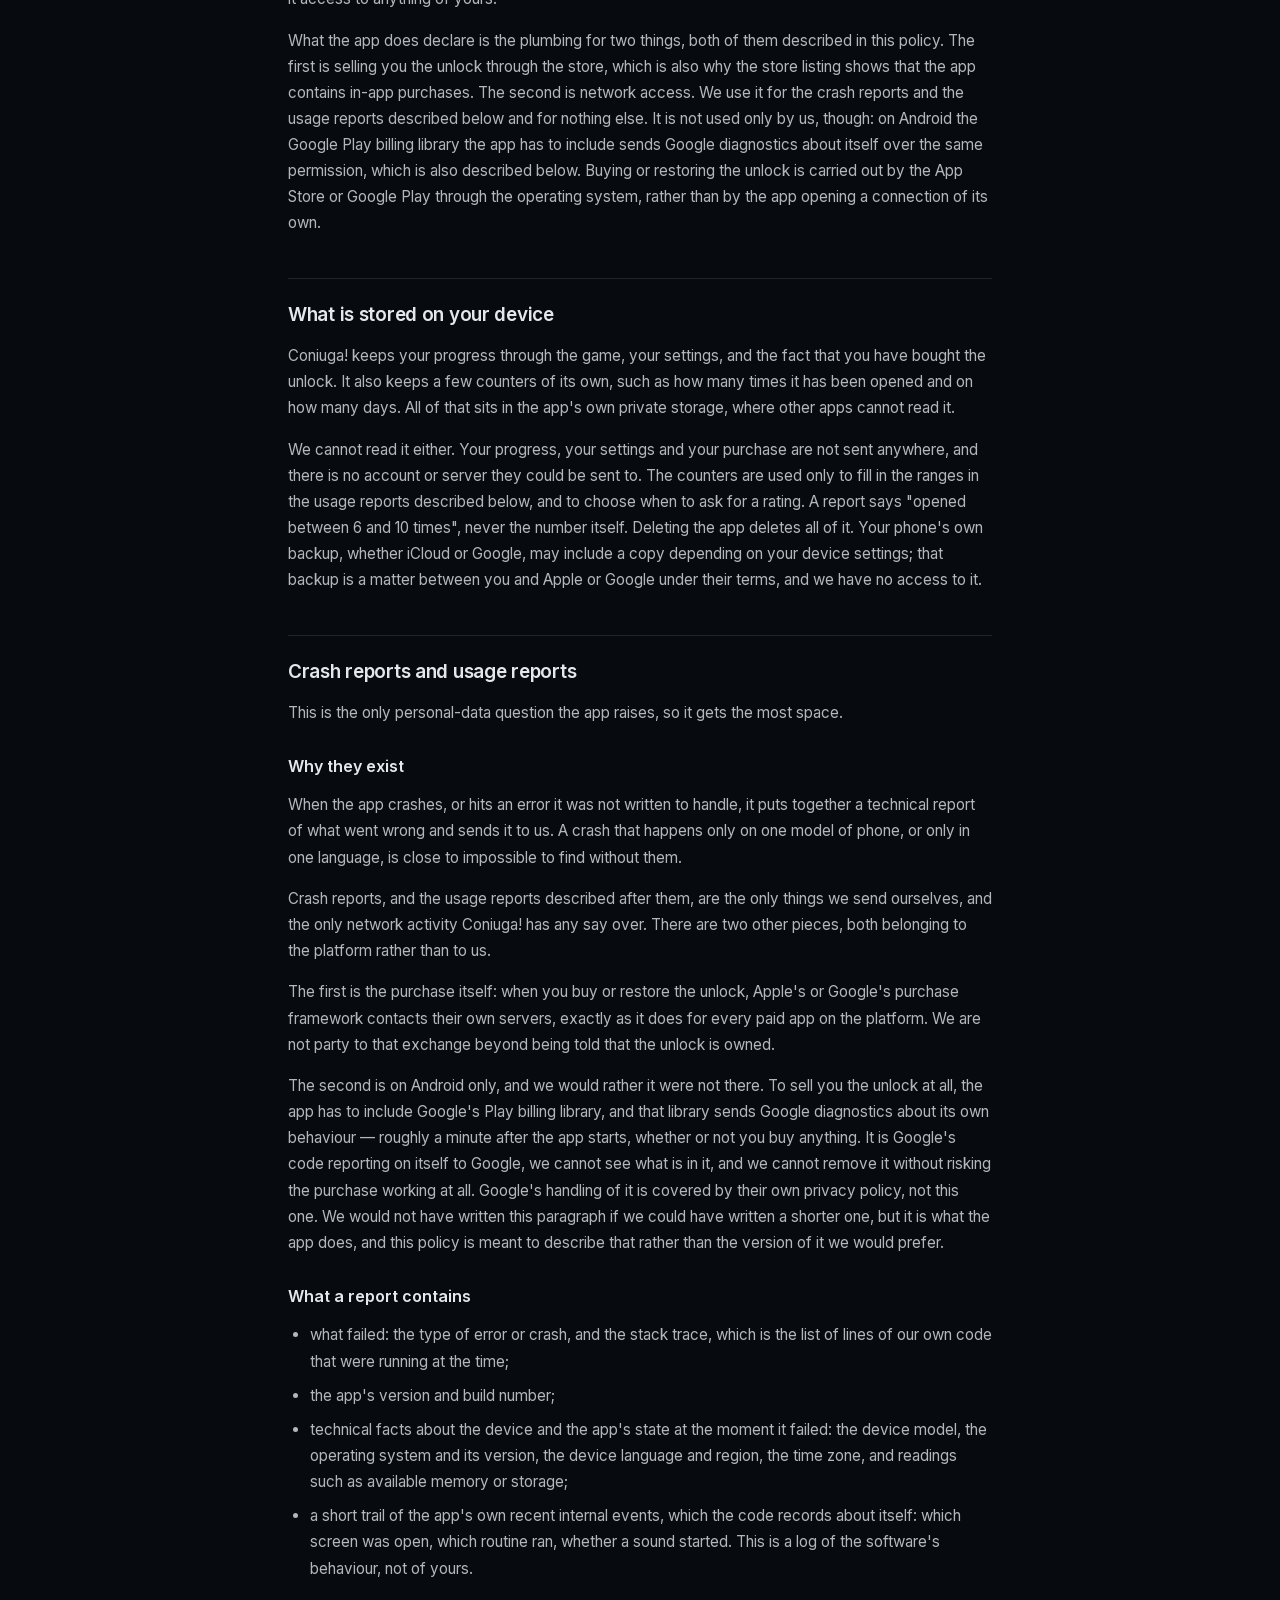
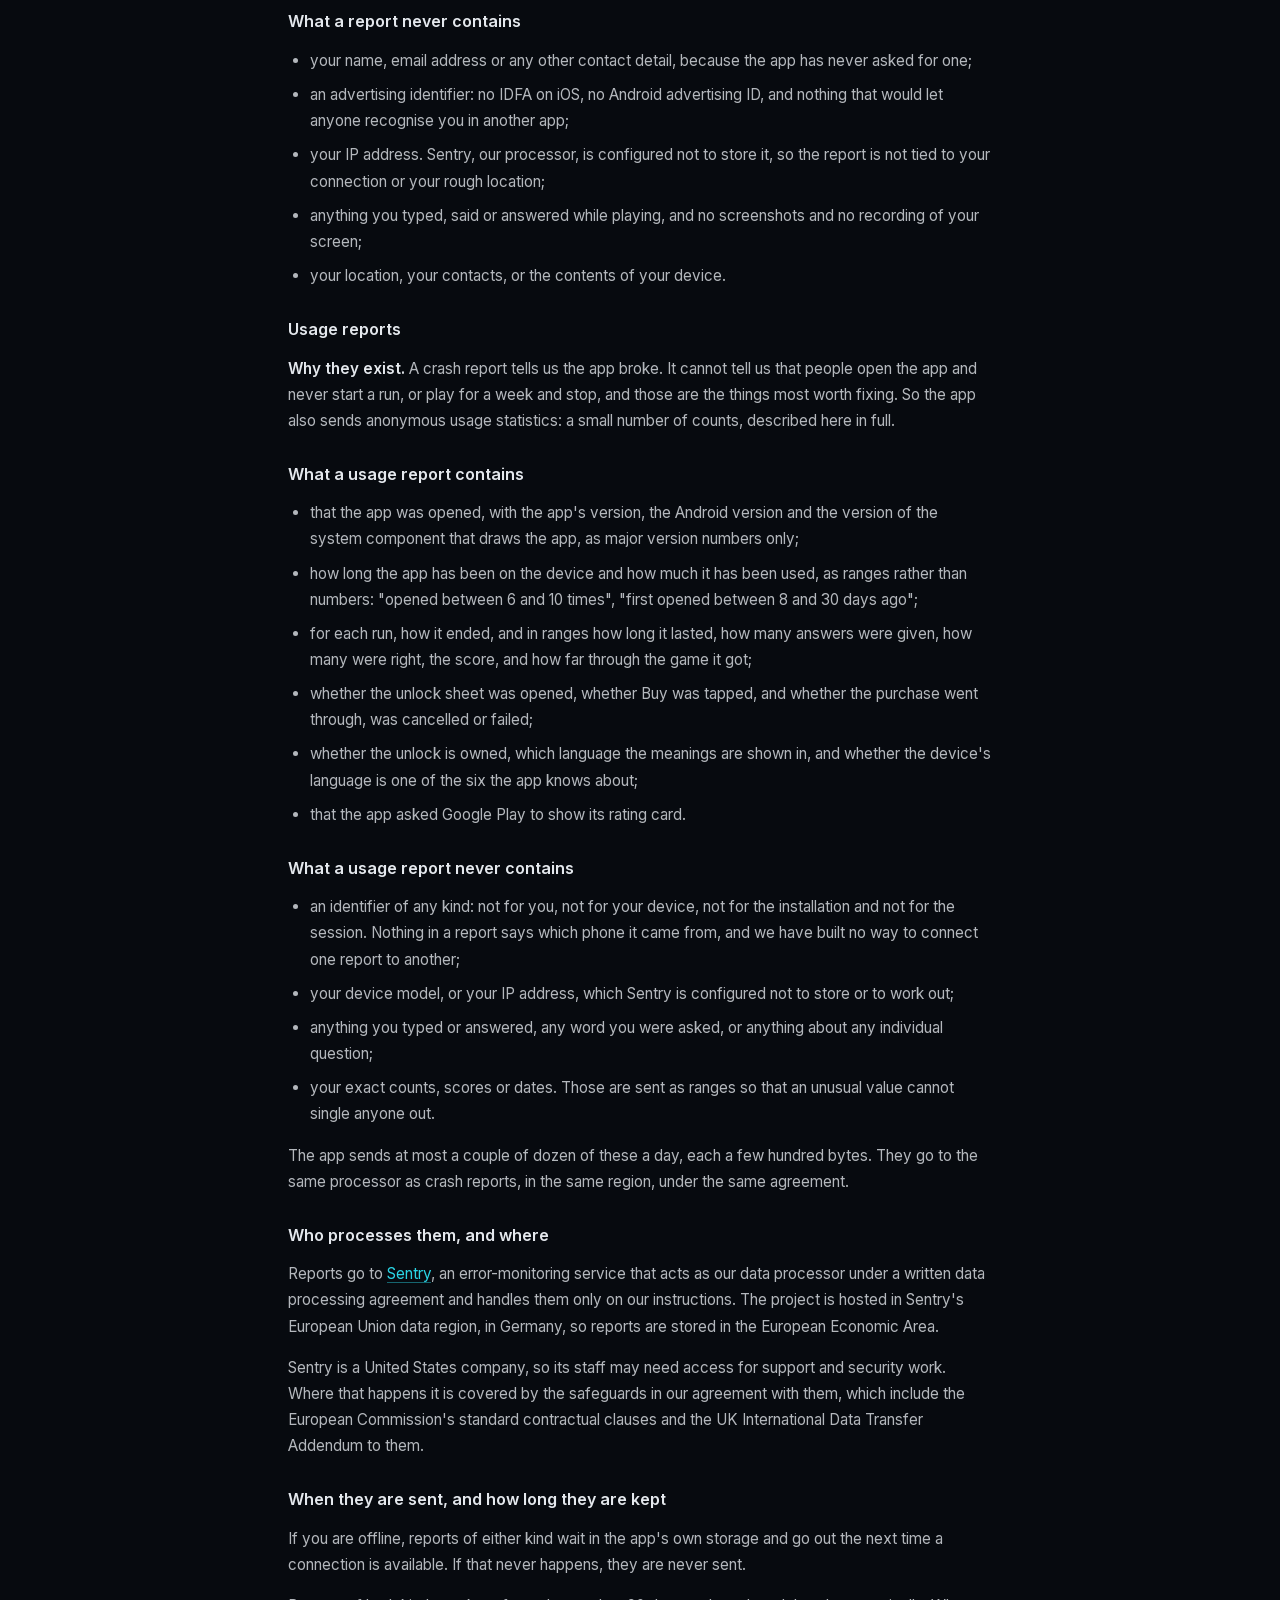
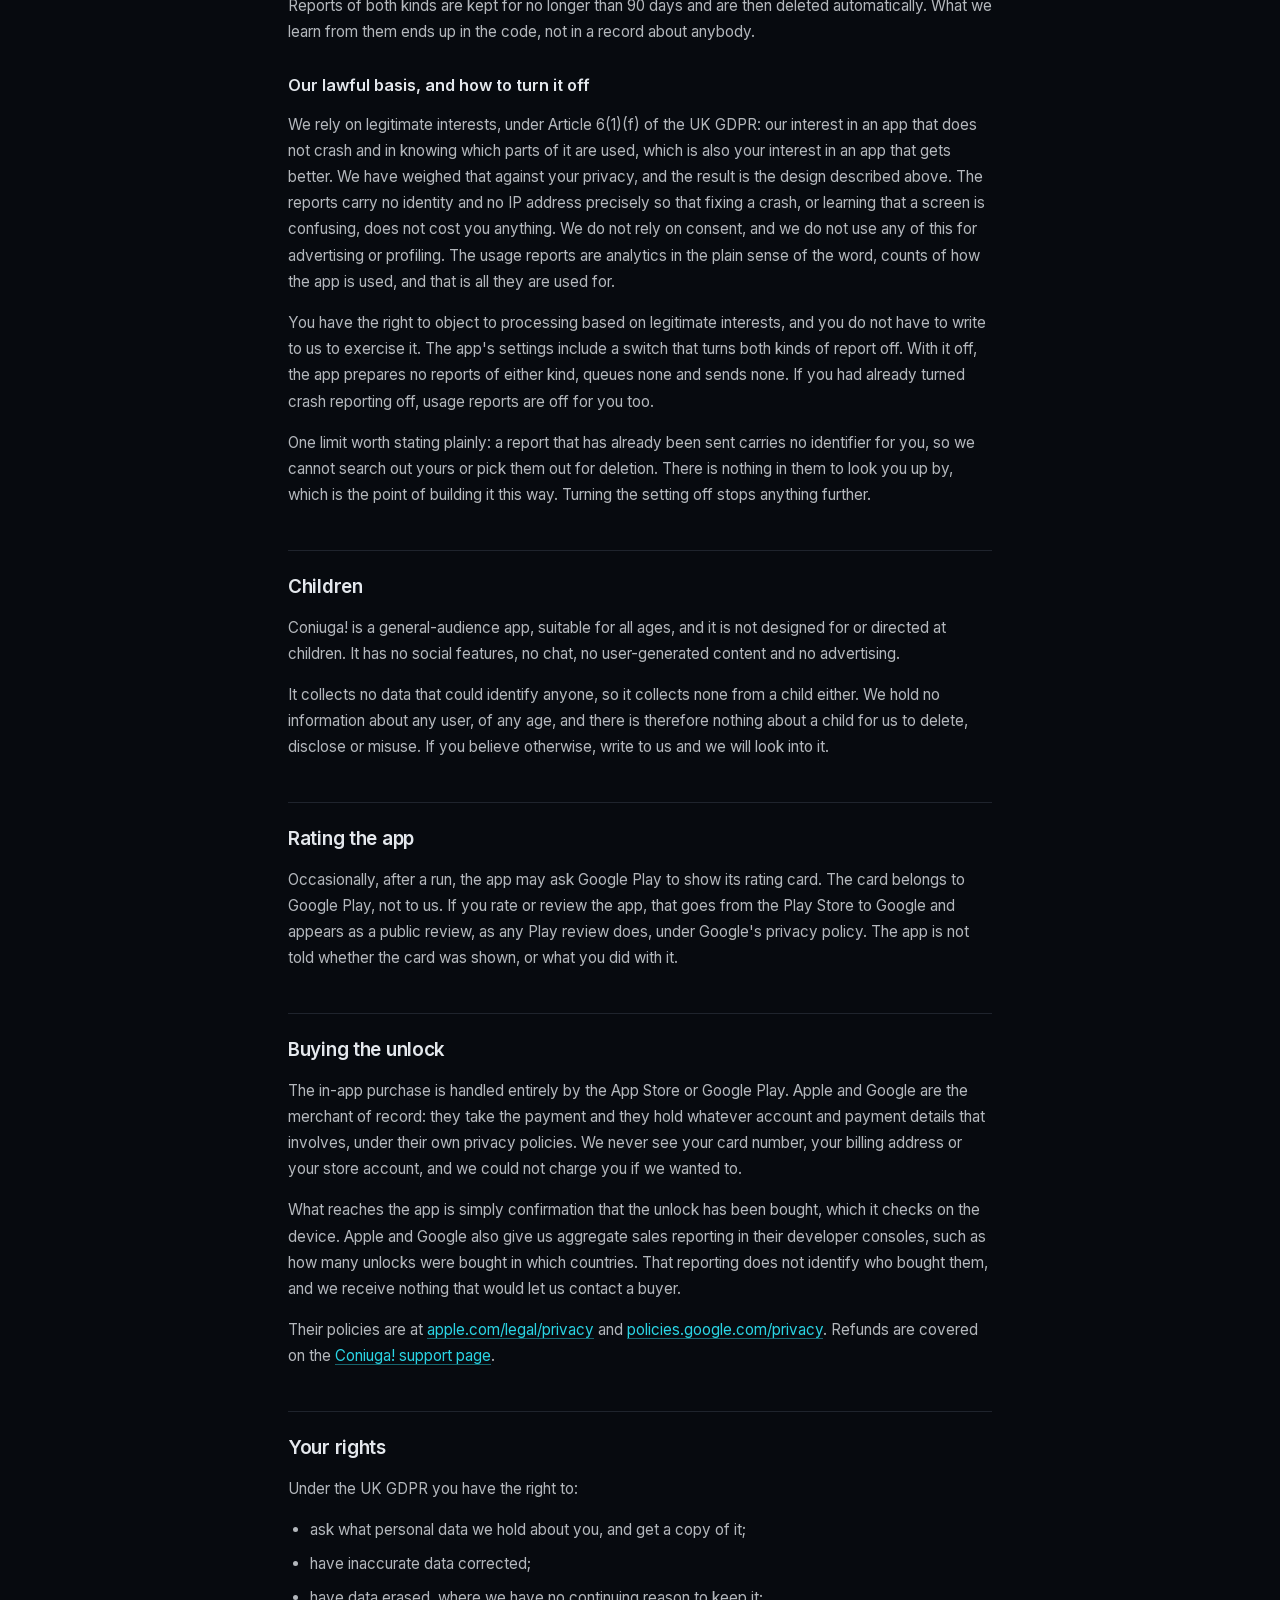
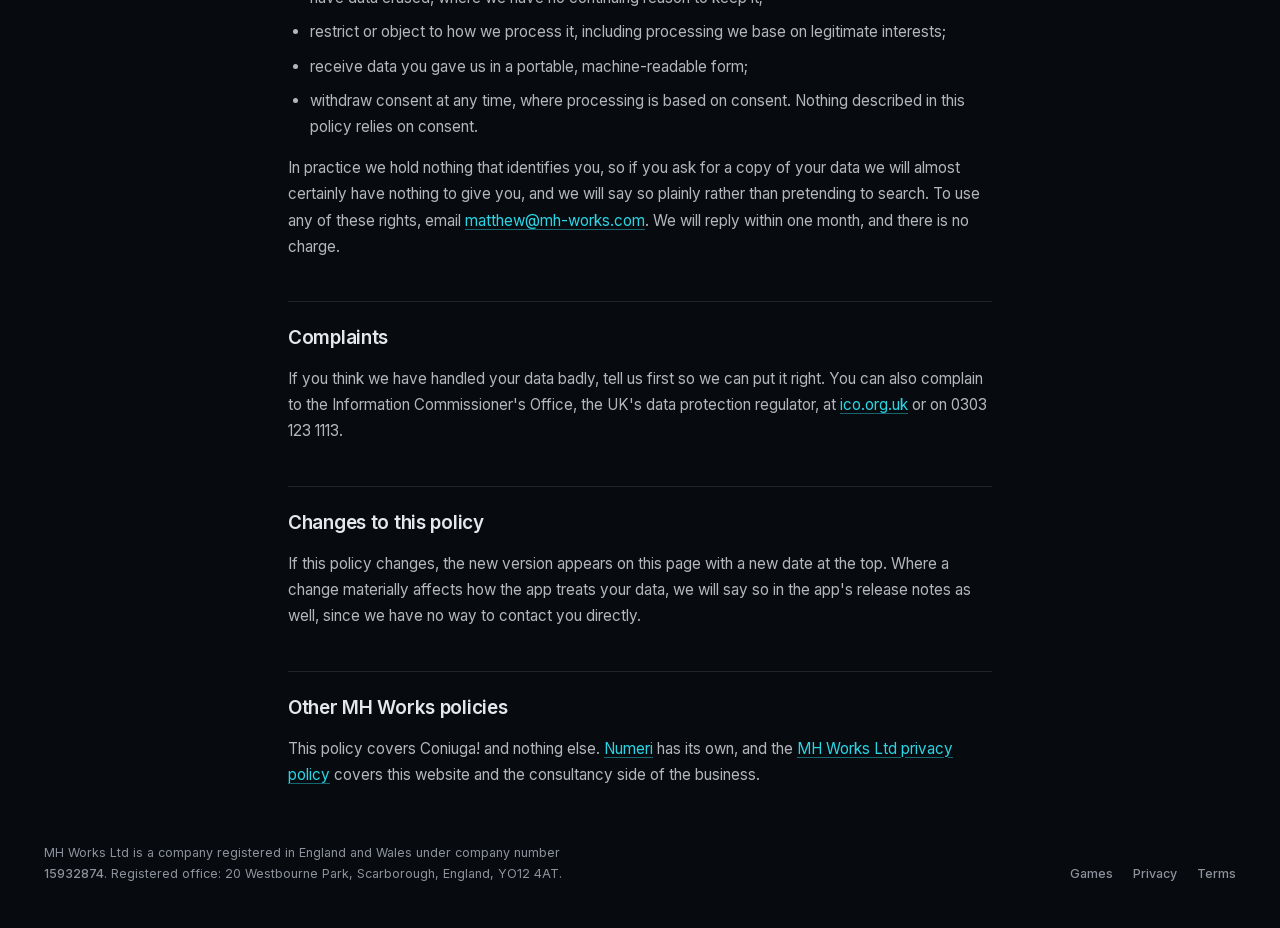
==== commit b840ff3f: "Coniuga 1.3.0 sends anonymous usage statistics: say so, and say exactly what they contain The privac" ====
--- a/coniuga-privacy.html
+++ b/coniuga-privacy.html
@@ -6,7 +6,7 @@
 		<title>Coniuga! privacy policy | MH Works Ltd</title>
 		<meta
 			name="description"
-			content="The privacy policy for Coniuga!, the Italian practice game from MH Works Ltd. No accounts, no personal data, no ads and no tracking; anonymous crash reports only."
+			content="The privacy policy for Coniuga!, the Italian practice game from MH Works Ltd. No accounts and no ads; anonymous crash reports and usage statistics, with no identifier, and one switch turns both off."
 		/>
 		<meta name="author" content="MH Works Ltd" />
 		<link rel="canonical" href="https://mh-works.com/coniuga-privacy.html" />
@@ -15,7 +15,7 @@
 		<meta property="og:title" content="Coniuga! privacy policy — MH Works Ltd" />
 		<meta
 			property="og:description"
-			content="What Coniuga! does and does not collect: no accounts, no personal data, no ads, no tracking, anonymous crash reports only."
+			content="What Coniuga! does and does not collect: no accounts, nothing that identifies you, no ads, and anonymous crash reports and usage statistics that one switch turns off."
 		/>
 		<meta property="og:url" content="https://mh-works.com/coniuga-privacy.html" />
 
@@ -116,7 +116,7 @@
 			<main class="doc">
 				<h1 class="doc__title">Coniuga! privacy policy</h1>
 				<p class="doc__stamp">
-					Last updated 3 September 2026 &middot; applies to Coniuga! for iOS and Android
+					Last updated 15 November 2026 &middot; applies to Coniuga! for iOS and Android
 					(com.mhworks.coniuga)
 				</p>
 
@@ -124,20 +124,23 @@
 					<h2>The short version</h2>
 					<ul>
 						<li>
-							Coniuga! has no accounts, and it collects no personal data about you at all.
+							Coniuga! has no accounts, and it collects nothing that identifies you.
 						</li>
 						<li>
 							Your progress, your settings and your purchase stay on your device. We have
 							no server for them to go to.
 						</li>
 						<li>
-							The only thing the app itself sends anywhere is a crash report when it fails,
-							so the fault can be found and fixed. Those reports carry no identity and no
-							IP address, and you can switch them off in the app's settings. On Android,
-							Google's own purchase library also sends Google its own diagnostics; that
-							traffic is not ours and is described below.
+							The app itself sends two things, and neither says who you are. One is an
+							anonymous crash report when it fails, so the fault can be found and fixed.
+							The other is anonymous usage statistics: counts of how the app is used, such
+							as how often it is opened and how a run ends, so we can see what to improve.
+							Neither is tied to an account, because there is none, and neither carries an
+							identifier or an IP address. One switch in the app's settings turns both
+							off. On Android, Google's own purchase library also sends Google its own
+							diagnostics; that traffic is not ours and is described below.
 						</li>
-						<li>No ads, no tracking, no advertising identifiers, and nothing sold to anyone.</li>
+						<li>No ads, no advertising identifiers, and nothing sold to anyone.</li>
 					</ul>
 				</div>
 
@@ -164,7 +167,7 @@
 				</p>
 
 				<h2>What the app collects about you</h2>
-				<p>Nothing. To be specific, Coniuga! does not collect or ask for:</p>
+				<p>Nothing that identifies you. To be specific, Coniuga! does not collect or ask for:</p>
 				<ul>
 					<li>your name, email address, phone number or postal address;</li>
 					<li>an account or a password, because the app has neither;</li>
@@ -179,8 +182,9 @@
 						permission to track you because it has nothing to track you with;
 					</li>
 					<li>
-						anything about how you play: no analytics, no usage statistics, no behavioural
-						profiling and no A/B testing.
+						a profile of you: no behavioural profiling and no A/B testing. The app does
+						send anonymous usage statistics, described below, which carry no identifier
+						for you or for your device.
 					</li>
 				</ul>
 				<p>
@@ -197,8 +201,8 @@
 					What the app does declare is the plumbing for two things, both of them described
 					in this policy. The first is selling you the unlock through the store, which is
 					also why the store listing shows that the app contains in-app purchases. The
-					second is network access. We use it for the crash reports described below and
-					for nothing else. It is not used only by us, though: on Android the Google
+					second is network access. We use it for the crash reports and the usage reports
+					described below and for nothing else. It is not used only by us, though: on Android the Google
 					Play billing library the app has to include sends Google diagnostics about
 					itself over the same permission, which is also described below. Buying or
 					restoring the unlock is carried out by the App Store or Google Play through the
@@ -208,18 +212,22 @@
 				<h2>What is stored on your device</h2>
 				<p>
 					Coniuga! keeps your progress through the game, your settings, and the fact that you
-					have bought the unlock. That sits in the app's own private storage, where other
-					apps cannot read it.
-				</p>
-				<p>
-					We cannot read it either. None of it is sent anywhere, and there is no account or
-					server it could be sent to. Deleting the app deletes it. Your phone's own backup,
-					whether iCloud or Google, may include a copy depending on your device settings;
-					that backup is a matter between you and Apple or Google under their terms, and we
-					have no access to it.
-				</p>
-
-				<h2>Crash and error reports</h2>
+					have bought the unlock. It also keeps a few counters of its own, such as how many
+					times it has been opened and on how many days. All of that sits in the app's own
+					private storage, where other apps cannot read it.
+				</p>
+				<p>
+					We cannot read it either. Your progress, your settings and your purchase are not
+					sent anywhere, and there is no account or server they could be sent to. The
+					counters are used only to fill in the ranges in the usage reports described
+					below, and to choose when to ask for a rating. A report says "opened between 6
+					and 10 times", never the number itself. Deleting the app deletes all of it. Your
+					phone's own backup, whether iCloud or Google, may include a copy depending on your
+					device settings; that backup is a matter between you and Apple or Google under
+					their terms, and we have no access to it.
+				</p>
+
+				<h2>Crash reports and usage reports</h2>
 				<p>
 					This is the only personal-data question the app raises, so it gets the most space.
 				</p>
@@ -232,9 +240,9 @@
 					impossible to find without them.
 				</p>
 				<p>
-					These reports are the only thing we send ourselves, and the only network activity
-					Coniuga! has any say over. There are two other pieces, both belonging to the
-					platform rather than to us.
+					Crash reports, and the usage reports described after them, are the only things we
+					send ourselves, and the only network activity Coniuga! has any say over. There are
+					two other pieces, both belonging to the platform rather than to us.
 				</p>
 				<p>
 					The first is the purchase itself: when you buy or restore the unlock, Apple's or
@@ -294,6 +302,68 @@
 					<li>your location, your contacts, or the contents of your device.</li>
 				</ul>
 
+				<h3>Usage reports</h3>
+				<p>
+					<strong>Why they exist.</strong> A crash report tells us the app broke. It cannot
+					tell us that people open the app and never start a run, or play for a week and
+					stop, and those are the things most worth fixing. So the app also sends anonymous
+					usage statistics: a small number of counts, described here in full.
+				</p>
+
+				<h3>What a usage report contains</h3>
+				<ul>
+					<li>
+						that the app was opened, with the app's version, the Android version and the
+						version of the system component that draws the app, as major version numbers
+						only;
+					</li>
+					<li>
+						how long the app has been on the device and how much it has been used, as
+						ranges rather than numbers: "opened between 6 and 10 times", "first opened
+						between 8 and 30 days ago";
+					</li>
+					<li>
+						for each run, how it ended, and in ranges how long it lasted, how many answers
+						were given, how many were right, the score, and how far through the game it
+						got;
+					</li>
+					<li>
+						whether the unlock sheet was opened, whether Buy was tapped, and whether the
+						purchase went through, was cancelled or failed;
+					</li>
+					<li>
+						whether the unlock is owned, which language the meanings are shown in, and
+						whether the device's language is one of the six the app knows about;
+					</li>
+					<li>that the app asked Google Play to show its rating card.</li>
+				</ul>
+
+				<h3>What a usage report never contains</h3>
+				<ul>
+					<li>
+						an identifier of any kind: not for you, not for your device, not for the
+						installation and not for the session. Nothing in a report says which phone it
+						came from, and we have built no way to connect one report to another;
+					</li>
+					<li>
+						your device model, or your IP address, which Sentry is configured not to store
+						or to work out;
+					</li>
+					<li>
+						anything you typed or answered, any word you were asked, or anything about any
+						individual question;
+					</li>
+					<li>
+						your exact counts, scores or dates. Those are sent as ranges so that an unusual
+						value cannot single anyone out.
+					</li>
+				</ul>
+				<p>
+					The app sends at most a couple of dozen of these a day, each a few hundred bytes.
+					They go to the same processor as crash reports, in the same region, under the same
+					agreement.
+				</p>
+
 				<h3>Who processes them, and where</h3>
 				<p>
 					Reports go to
@@ -312,29 +382,34 @@
 
 				<h3>When they are sent, and how long they are kept</h3>
 				<p>
-					If the app fails while you are offline, the report waits in the app's own storage
-					and goes out the next time a connection is available. If that never happens, it is
-					never sent.
-				</p>
-				<p>
-					Reports are kept for no longer than 90 days and are then deleted automatically.
+					If you are offline, reports of either kind wait in the app's own storage and go out
+					the next time a connection is available. If that never happens, they are never
+					sent.
+				</p>
+				<p>
+					Reports of both kinds are kept for no longer than 90 days and are then deleted
+					automatically.
 					What we learn from them ends up in the code, not in a record about anybody.
 				</p>
 
 				<h3>Our lawful basis, and how to turn it off</h3>
 				<p>
 					We rely on legitimate interests, under Article 6(1)(f) of the UK GDPR: our
-					interest in an app that does not crash, which is also your interest in it. We have
-					weighed that against your privacy, and the result is the design described above.
-					The reports carry no identity and no IP address precisely so that fixing a crash
-					does not cost you anything. We do not rely on consent, and we do not use any of
-					this for advertising, analytics or profiling.
+					interest in an app that does not crash and in knowing which parts of it are used,
+					which is also your interest in an app that gets better. We have weighed that
+					against your privacy, and the result is the design described above. The reports
+					carry no identity and no IP address precisely so that fixing a crash, or learning
+					that a screen is confusing, does not cost you anything. We do not rely on consent,
+					and we do not use any of this for advertising or profiling. The usage reports are
+					analytics in the plain sense of the word, counts of how the app is used, and that
+					is all they are used for.
 				</p>
 				<p>
 					You have the right to object to processing based on legitimate interests, and you
 					do not have to write to us to exercise it. The app's settings include a switch
-					that turns crash reporting off. With it off, the app prepares no reports, queues
-					none and sends none.
+					that turns both kinds of report off. With it off, the app prepares no reports of
+					either kind, queues none and sends none. If you had already turned crash
+					reporting off, usage reports are off for you too.
 				</p>
 				<p>
 					One limit worth stating plainly: a report that has already been sent carries no
@@ -354,6 +429,15 @@
 					either. We hold no information about any user, of any age, and there is therefore
 					nothing about a child for us to delete, disclose or misuse. If you believe
 					otherwise, write to us and we will look into it.
+				</p>
+
+				<h2>Rating the app</h2>
+				<p>
+					Occasionally, after a run, the app may ask Google Play to show its rating card.
+					The card belongs to Google Play, not to us. If you rate or review the app, that
+					goes from the Play Store to Google and appears as a public review, as any Play
+					review does, under Google's privacy policy. The app is not told whether the card
+					was shown, or what you did with it.
 				</p>
 
 				<h2>Buying the unlock</h2>
